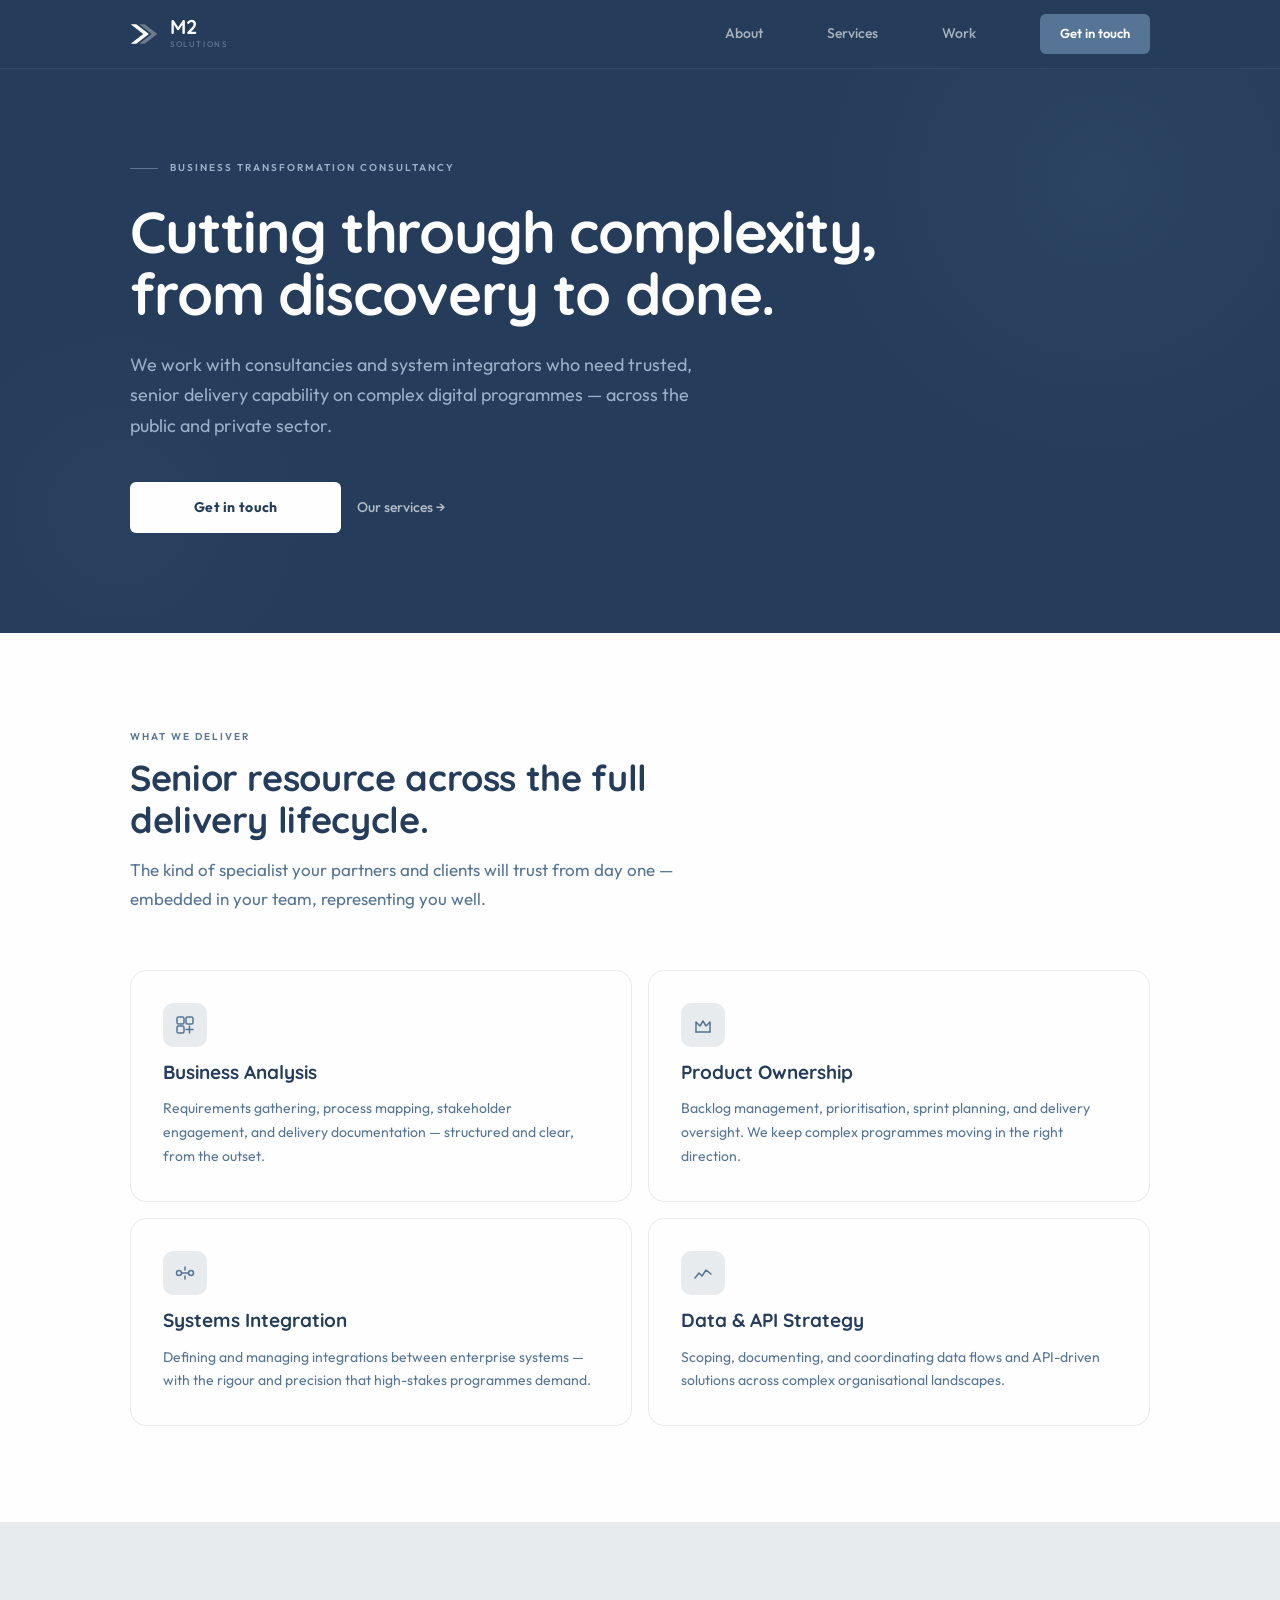
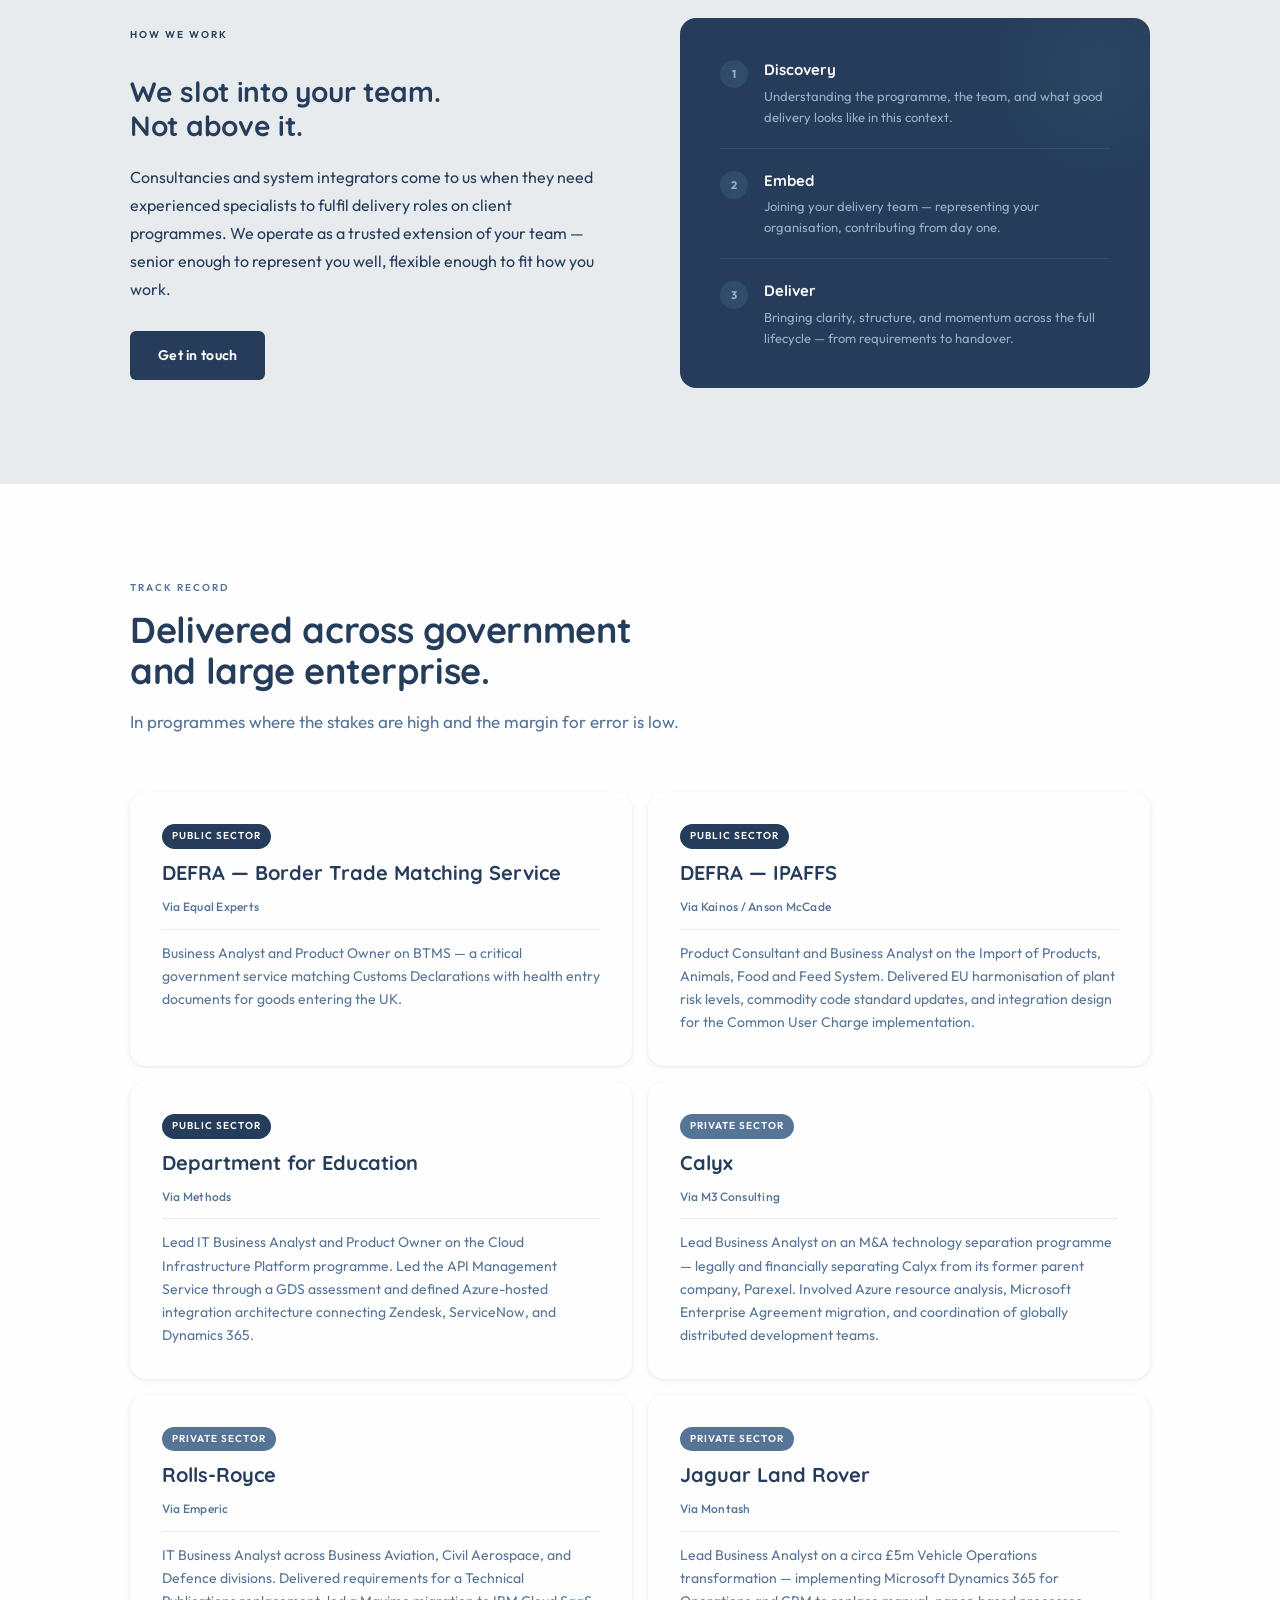
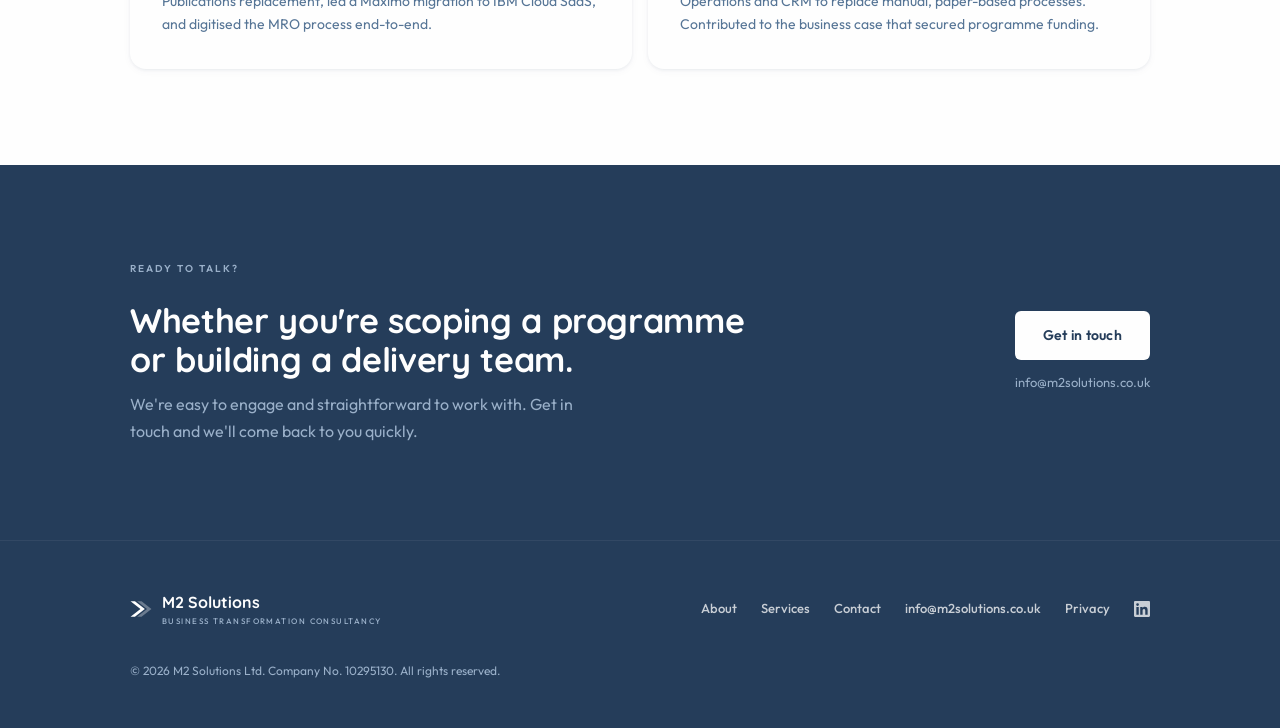
==== index.html @ ddc2a34b "Tidy heading breaks on mobile and track record spacing - Mid-sentence <br> in headings now only appl" ====
<!DOCTYPE html>
<html lang="en">
<head>
  <meta charset="UTF-8">
  <meta name="viewport" content="width=device-width, initial-scale=1.0">
  <script>document.documentElement.classList.add('js')</script>
  <title>M2 Solutions — Business Transformation Consultancy</title>
  <meta name="description" content="M2 Solutions brings order to complex digital programmes, from discovery through to delivery. Senior delivery capability for consultancies and system integrators.">

  <!-- Open Graph -->
  <meta property="og:type" content="website">
  <meta property="og:url" content="https://m2solutions.co.uk/">
  <meta property="og:title" content="M2 Solutions — Business Transformation Consultancy">
  <meta property="og:description" content="Senior delivery capability for consultancies and system integrators on complex digital programmes — across the public and private sector.">
  <meta property="og:image" content="https://m2solutions.co.uk/og-image.png">
  <meta property="og:image:width" content="1200">
  <meta property="og:image:height" content="630">
  <meta property="og:site_name" content="M2 Solutions">

  <!-- Canonical -->
  <link rel="canonical" href="https://m2solutions.co.uk/">

  <!-- Favicon -->
  <link rel="icon" type="image/svg+xml" href="favicon.svg">

  <!-- Fonts -->
  <link rel="preconnect" href="https://fonts.googleapis.com">
  <link rel="preconnect" href="https://fonts.gstatic.com" crossorigin>
  <link href="https://fonts.googleapis.com/css2?family=Quicksand:wght@400;500;600;700&family=Outfit:wght@300;400;500;600&display=swap" rel="stylesheet">

  <link rel="stylesheet" href="style.css">
</head>
<body>

<!-- ── NAV ──────────────────────────────────────────────── -->
<nav class="nav">
  <div class="container nav-inner">
    <a href="index.html" class="nav-logo" aria-label="M2 Solutions home">
      <svg width="28" height="28" viewBox="0 0 80 80" fill="none" aria-hidden="true">
        <path d="M2 12 L38 40 L2 68 L18 68 L54 40 L18 12 Z" fill="white"/>
        <path d="M26 12 L62 40 L26 68 L42 68 L78 40 L42 12 Z" fill="white" opacity="0.32"/>
      </svg>
      <div class="nav-logo-text">
        <span class="nav-logo-m2">M2</span>
        <span class="nav-logo-sol">Solutions</span>
      </div>
    </a>
    <div class="nav-links">
      <a href="about.html" class="nav-link">About</a>
      <a href="index.html#services" class="nav-link">Services</a>
      <a href="index.html#track-record" class="nav-link">Work</a>
      <a href="contact.html" class="nav-cta">Get in touch</a>
    </div>
    <button class="nav-hamburger" aria-label="Open menu" aria-expanded="false">
      <span></span><span></span><span></span>
    </button>
  </div>
  <div class="nav-mobile">
    <a href="about.html" class="nav-mobile-link">About</a>
    <a href="index.html#services" class="nav-mobile-link">Services</a>
    <a href="index.html#track-record" class="nav-mobile-link">Work</a>
    <a href="contact.html" class="nav-mobile-cta">Get in touch</a>
  </div>
</nav>


<!-- ── HERO ─────────────────────────────────────────────── -->
<section class="hero">
  <div class="container">
    <div class="hero-inner">
      <div class="hero-eyebrow">Business Transformation Consultancy</div>
      <h1 class="hero-h1">Cutting through complexity,<br>from discovery to done.</h1>
      <p class="hero-sub">We work with consultancies and system integrators who need trusted, senior delivery capability on complex digital programmes — across the public and private sector.</p>
      <div class="hero-actions">
        <a href="contact.html" class="hero-btn">Get in touch</a>
        <a href="#services" class="hero-btn-ghost">Our services →</a>
      </div>
    </div>
  </div>
</section>


<!-- ── SERVICES ──────────────────────────────────────────── -->
<section class="section section-white" id="services">
  <div class="container">
    <div class="fade-up">
      <div class="section-eyebrow">What we deliver</div>
      <h2 class="section-h2">Senior resource across the full <br class="br-wide">delivery lifecycle.</h2>
      <p class="section-intro">The kind of specialist your partners and clients will trust from day one — embedded in your team, representing you well.</p>
    </div>
    <div class="services-grid">

      <div class="service-card fade-up fade-up-delay-1">
        <div class="service-icon">
          <svg width="22" height="22" viewBox="0 0 22 22" fill="none" aria-hidden="true">
            <rect x="3" y="3" width="7" height="7" rx="1.5" stroke="#567596" stroke-width="1.5"/>
            <rect x="12" y="3" width="7" height="7" rx="1.5" stroke="#567596" stroke-width="1.5"/>
            <rect x="3" y="12" width="7" height="7" rx="1.5" stroke="#567596" stroke-width="1.5"/>
            <path d="M15.5 12v7M12 15.5h7" stroke="#567596" stroke-width="1.5" stroke-linecap="round"/>
          </svg>
        </div>
        <div class="service-title">Business Analysis</div>
        <div class="service-body">Requirements gathering, process mapping, stakeholder engagement, and delivery documentation — structured and clear, from the outset.</div>
      </div>

      <div class="service-card fade-up fade-up-delay-2">
        <div class="service-icon">
          <svg width="22" height="22" viewBox="0 0 22 22" fill="none" aria-hidden="true">
            <path d="M4 18V8l4 4 3-5 3 5 4-4v10" stroke="#567596" stroke-width="1.5" stroke-linecap="round" stroke-linejoin="round"/>
            <path d="M4 18h14" stroke="#567596" stroke-width="1.5" stroke-linecap="round"/>
          </svg>
        </div>
        <div class="service-title">Product Ownership</div>
        <div class="service-body">Backlog management, prioritisation, sprint planning, and delivery oversight. We keep complex programmes moving in the right direction.</div>
      </div>

      <div class="service-card fade-up fade-up-delay-1">
        <div class="service-icon">
          <svg width="22" height="22" viewBox="0 0 22 22" fill="none" aria-hidden="true">
            <circle cx="5" cy="11" r="2.5" stroke="#567596" stroke-width="1.5"/>
            <circle cx="17" cy="11" r="2.5" stroke="#567596" stroke-width="1.5"/>
            <path d="M7.5 11h7" stroke="#567596" stroke-width="1.5" stroke-linecap="round"/>
            <path d="M11 5v3M11 14v3" stroke="#567596" stroke-width="1.5" stroke-linecap="round"/>
          </svg>
        </div>
        <div class="service-title">Systems Integration</div>
        <div class="service-body">Defining and managing integrations between enterprise systems — with the rigour and precision that high-stakes programmes demand.</div>
      </div>

      <div class="service-card fade-up fade-up-delay-2">
        <div class="service-icon">
          <svg width="22" height="22" viewBox="0 0 22 22" fill="none" aria-hidden="true">
            <path d="M3 16l4-5 3 3 4-6 5 4" stroke="#567596" stroke-width="1.5" stroke-linecap="round" stroke-linejoin="round"/>
          </svg>
        </div>
        <div class="service-title">Data & API Strategy</div>
        <div class="service-body">Scoping, documenting, and coordinating data flows and API-driven solutions across complex organisational landscapes.</div>
      </div>

    </div>
  </div>
</section>


<!-- ── HOW WE WORK ────────────────────────────────────────── -->
<section class="section section-cloud" id="how-we-work">
  <div class="container">
    <div class="how-grid">
      <div class="how-text fade-up">
        <div class="section-eyebrow">How we work</div>
        <div class="how-statement">We slot into your team.<br>Not above it.</div>
        <p class="how-body">Consultancies and system integrators come to us when they need experienced specialists to fulfil delivery roles on client programmes. We operate as a trusted extension of your team — senior enough to represent you well, flexible enough to fit how you work.</p>
        <a href="contact.html" class="btn btn-primary" style="align-self:flex-start; margin-top:8px;">Get in touch</a>
      </div>
      <div class="how-visual fade-up fade-up-delay-1">
        <div class="how-step">
          <div class="how-step-num">1</div>
          <div class="how-step-text">
            <div class="how-step-label">Discovery</div>
            <div class="how-step-desc">Understanding the programme, the team, and what good delivery looks like in this context.</div>
          </div>
        </div>
        <div class="how-divider"></div>
        <div class="how-step">
          <div class="how-step-num">2</div>
          <div class="how-step-text">
            <div class="how-step-label">Embed</div>
            <div class="how-step-desc">Joining your delivery team — representing your organisation, contributing from day one.</div>
          </div>
        </div>
        <div class="how-divider"></div>
        <div class="how-step">
          <div class="how-step-num">3</div>
          <div class="how-step-text">
            <div class="how-step-label">Deliver</div>
            <div class="how-step-desc">Bringing clarity, structure, and momentum across the full lifecycle — from requirements to handover.</div>
          </div>
        </div>
      </div>
    </div>
  </div>
</section>


<!-- ── TRACK RECORD ───────────────────────────────────────── -->
<section class="section section-white" id="track-record">
  <div class="container">
    <div class="fade-up">
      <div class="section-eyebrow">Track record</div>
      <h2 class="section-h2">Delivered across government <br class="br-wide">and large enterprise.</h2>
      <p class="section-intro">In programmes where the stakes are high and the margin for error is low.</p>
    </div>
    <div class="track-grid">

      <div class="track-card fade-up fade-up-delay-1">
        <span class="track-sector">Public Sector</span>
        <div class="track-client">DEFRA — Border Trade Matching Service</div>
        <div class="track-partner">Via Equal Experts</div>
        <div class="track-divider"></div>
        <div class="track-body">Business Analyst and Product Owner on BTMS — a critical government service matching Customs Declarations with health entry documents for goods entering the UK.</div>
      </div>

      <div class="track-card fade-up fade-up-delay-2">
        <span class="track-sector">Public Sector</span>
        <div class="track-client">DEFRA — IPAFFS</div>
        <div class="track-partner">Via Kainos / Anson McCade</div>
        <div class="track-divider"></div>
        <div class="track-body">Product Consultant and Business Analyst on the Import of Products, Animals, Food and Feed System. Delivered EU harmonisation of plant risk levels, commodity code standard updates, and integration design for the Common User Charge implementation.</div>
      </div>

      <div class="track-card fade-up fade-up-delay-1">
        <span class="track-sector">Public Sector</span>
        <div class="track-client">Department for Education</div>
        <div class="track-partner">Via Methods</div>
        <div class="track-divider"></div>
        <div class="track-body">Lead IT Business Analyst and Product Owner on the Cloud Infrastructure Platform programme. Led the API Management Service through a GDS assessment and defined Azure-hosted integration architecture connecting Zendesk, ServiceNow, and Dynamics 365.</div>
      </div>

      <div class="track-card fade-up fade-up-delay-2">
        <span class="track-sector track-sector-private">Private Sector</span>
        <div class="track-client">Calyx</div>
        <div class="track-partner">Via M3 Consulting</div>
        <div class="track-divider"></div>
        <div class="track-body">Lead Business Analyst on an M&A technology separation programme — legally and financially separating Calyx from its former parent company, Parexel. Involved Azure resource analysis, Microsoft Enterprise Agreement migration, and coordination of globally distributed development teams.</div>
      </div>

      <div class="track-card fade-up fade-up-delay-1">
        <span class="track-sector track-sector-private">Private Sector</span>
        <div class="track-client">Rolls-Royce</div>
        <div class="track-partner">Via Emperic</div>
        <div class="track-divider"></div>
        <div class="track-body">IT Business Analyst across Business Aviation, Civil Aerospace, and Defence divisions. Delivered requirements for a Technical Publications replacement, led a Maximo migration to IBM Cloud SaaS, and digitised the MRO process end-to-end.</div>
      </div>

      <div class="track-card fade-up fade-up-delay-2">
        <span class="track-sector track-sector-private">Private Sector</span>
        <div class="track-client">Jaguar Land Rover</div>
        <div class="track-partner">Via Montash</div>
        <div class="track-divider"></div>
        <div class="track-body">Lead Business Analyst on a circa £5m Vehicle Operations transformation — implementing Microsoft Dynamics 365 for Operations and CRM to replace manual, paper-based processes. Contributed to the business case that secured programme funding.</div>
      </div>

    </div>
  </div>
</section>


<!-- ── CTA ───────────────────────────────────────────────── -->
<section class="section section-navy">
  <div class="container">
    <div class="cta-inner fade-up">
      <div class="cta-text">
        <div class="section-eyebrow section-eyebrow-inv">Ready to talk?</div>
        <h2 class="cta-h2">Whether you're scoping a programme <br class="br-wide">or building a delivery team.</h2>
        <p class="cta-sub">We're easy to engage and straightforward to work with. Get in touch and we'll come back to you quickly.</p>
      </div>
      <div class="cta-actions">
        <a href="contact.html" class="btn btn-primary-inv">Get in touch</a>
        <a href="mailto:info@m2solutions.co.uk" class="cta-email">info@m2solutions.co.uk</a>
      </div>
    </div>
  </div>
</section>


<!-- ── FOOTER ─────────────────────────────────────────────── -->
<footer class="footer">
  <div class="container footer-inner">
    <div class="footer-logo">
      <svg width="22" height="22" viewBox="0 0 80 80" fill="none" aria-hidden="true">
        <path d="M2 12 L38 40 L2 68 L18 68 L54 40 L18 12 Z" fill="white"/>
        <path d="M26 12 L62 40 L26 68 L42 68 L78 40 L42 12 Z" fill="white" opacity="0.32"/>
      </svg>
      <div>
        <div class="footer-m2">M2 Solutions</div>
        <div class="footer-sol">Business Transformation Consultancy</div>
      </div>
    </div>
    <div class="footer-links">
      <a href="about.html" class="footer-link">About</a>
      <a href="index.html#services" class="footer-link">Services</a>
      <a href="contact.html" class="footer-link">Contact</a>
      <a href="mailto:info@m2solutions.co.uk" class="footer-link">info@m2solutions.co.uk</a>
      <a href="privacy.html" class="footer-link">Privacy</a>
      <a href="https://www.linkedin.com/company/m2-solutions-ltd/" class="footer-linkedin" target="_blank" rel="noopener noreferrer" aria-label="M2 Solutions on LinkedIn">
        <svg width="16" height="16" viewBox="0 0 24 24" fill="currentColor" aria-hidden="true">
          <path d="M20.447 20.452h-3.554v-5.569c0-1.328-.027-3.037-1.852-3.037-1.853 0-2.136 1.445-2.136 2.939v5.667H9.351V9h3.414v1.561h.046c.477-.9 1.637-1.85 3.37-1.85 3.601 0 4.267 2.37 4.267 5.455v6.286zM5.337 7.433a2.062 2.062 0 01-2.063-2.065 2.064 2.064 0 112.063 2.065zm1.782 13.019H3.555V9h3.564v11.452zM22.225 0H1.771C.792 0 0 .774 0 1.729v20.542C0 23.227.792 24 1.771 24h20.451C23.2 24 24 23.227 24 22.271V1.729C24 .774 23.2 0 22.222 0h.003z"/>
        </svg>
      </a>
    </div>
    <div class="footer-copy">© <span id="year"></span> M2 Solutions Ltd. Company No. 10295130. All rights reserved.</div>
  </div>
</footer>


<script src="script.js"></script>
</body>
</html>
---- style.css ----
/* ─────────────────────────────────────────────────────────
   M2 Solutions — style.css
   ───────────────────────────────────────────────────────── */

/* ── TOKENS ──────────────────────────────────────────────── */
:root {
  --navy:   #253d5a;
  --steel:  #567596;
  --haze:   #9ab0c9;
  --cloud:  #e7ebee;
  --white:  #fefefe;

  --font-display: 'Quicksand', sans-serif;
  --font-body:    'Outfit', sans-serif;

  --space-1:  4px;
  --space-2:  8px;
  --space-3: 12px;
  --space-4: 16px;
  --space-5: 24px;
  --space-6: 32px;
  --space-7: 48px;
  --space-8: 64px;

  --radius-sm:   6px;
  --radius-md:  10px;
  --radius-lg:  16px;
  --radius-xl:  24px;
  --radius-full: 9999px;

  --shadow-sm: 0 1px 3px rgba(37,61,90,0.07), 0 2px 8px rgba(37,61,90,0.04);
  --shadow-md: 0 2px 6px rgba(37,61,90,0.09), 0 6px 20px rgba(37,61,90,0.07);
  --shadow-lg: 0 4px 12px rgba(37,61,90,0.12), 0 16px 40px rgba(37,61,90,0.10);

  --max-w: 1100px;
  --gutter: 40px;
  --section-pad: 96px;
}

/* ── RESET ───────────────────────────────────────────────── */
*, *::before, *::after { box-sizing: border-box; margin: 0; padding: 0; }
html { scroll-behavior: smooth; -webkit-font-smoothing: antialiased; }
body {
  font-family: var(--font-body);
  font-size: 16px;
  color: var(--navy);
  background: var(--white);
  line-height: 1.65;
}
img { display: block; max-width: 100%; }
a { color: inherit; text-decoration: none; }
button { cursor: pointer; font-family: var(--font-body); }

/* ── LAYOUT ──────────────────────────────────────────────── */
.container {
  width: 100%;
  max-width: var(--max-w);
  margin: 0 auto;
  padding: 0 var(--gutter);
}

/* ── NAVIGATION ──────────────────────────────────────────── */
.nav {
  position: fixed;
  top: 0; left: 0; right: 0;
  z-index: 100;
  background: var(--navy);
  border-bottom: 1px solid rgba(255,255,255,0.06);
}
.nav-inner {
  display: flex;
  align-items: center;
  justify-content: space-between;
  height: 68px;
}
.nav-logo {
  display: flex;
  align-items: center;
  gap: var(--space-3);
  text-decoration: none;
}
.nav-logo-text {
  display: flex;
  flex-direction: column;
  gap: 1px;
}
.nav-logo-m2 {
  font-family: var(--font-display);
  font-size: 20px;
  font-weight: 700;
  color: var(--white);
  line-height: 1;
}
.nav-logo-sol {
  font-size: 8px;
  font-weight: 500;
  letter-spacing: 0.2em;
  text-transform: uppercase;
  color: rgba(154,176,201,0.5);
}
.nav-links {
  display: flex;
  align-items: center;
  gap: var(--space-8);
}
.nav-link {
  font-size: 14px;
  font-weight: 500;
  color: rgba(255,255,255,0.6);
  transition: color 0.15s;
  text-decoration: none;
}
.nav-link:hover,
.nav-link.active { color: var(--white); }
.nav-cta {
  background: var(--steel);
  color: var(--white);
  padding: 9px 20px;
  border-radius: var(--radius-sm);
  font-size: 13px;
  font-weight: 600;
  border: none;
  transition: background 0.18s;
  text-decoration: none;
  display: inline-flex;
  align-items: center;
}
.nav-cta:hover { background: #4a6682; }

/* Mobile nav */
.nav-hamburger {
  display: none;
  flex-direction: column;
  gap: 5px;
  background: none;
  border: none;
  padding: var(--space-1);
  cursor: pointer;
}
.nav-hamburger span {
  display: block;
  width: 22px;
  height: 2px;
  background: var(--white);
  border-radius: 2px;
  transition: all 0.2s;
}
.nav-mobile {
  display: none;
  background: var(--navy);
  border-top: 1px solid rgba(255,255,255,0.08);
  padding: 20px var(--gutter) var(--space-5);
  flex-direction: column;
  gap: var(--space-1);
}
.nav-mobile.open { display: flex; }
.nav-mobile-link {
  font-size: 15px;
  font-weight: 500;
  color: rgba(255,255,255,0.7);
  padding: 10px 0;
  border-bottom: 1px solid rgba(255,255,255,0.06);
  transition: color 0.15s;
  text-decoration: none;
}
.nav-mobile-link:hover { color: var(--white); }
.nav-mobile-cta {
  margin-top: var(--space-3);
  background: var(--steel);
  color: var(--white);
  padding: var(--space-3) 20px;
  border-radius: var(--radius-sm);
  font-size: 14px;
  font-weight: 600;
  border: none;
  text-align: center;
  text-decoration: none;
  display: block;
}

/* ── HERO ────────────────────────────────────────────────── */
.hero {
  background: var(--navy);
  padding: 160px 0 100px;
  position: relative;
  overflow: hidden;
}
.hero::before {
  content: '';
  position: absolute;
  top: -120px; right: -120px;
  width: 600px; height: 600px;
  border-radius: 50%;
  background: radial-gradient(circle, rgba(86,117,150,0.12) 0%, transparent 65%);
  pointer-events: none;
}
.hero::after {
  content: '';
  position: absolute;
  bottom: -80px; left: -80px;
  width: 400px; height: 400px;
  border-radius: 50%;
  background: radial-gradient(circle, rgba(86,117,150,0.07) 0%, transparent 65%);
  pointer-events: none;
}
.hero-inner { position: relative; z-index: 1; max-width: 760px; }
.hero-eyebrow {
  display: flex;
  align-items: center;
  gap: var(--space-3);
  font-size: 10px;
  font-weight: 600;
  letter-spacing: 0.2em;
  text-transform: uppercase;
  color: var(--haze);
  margin-bottom: var(--space-5);
}
.hero-eyebrow::before {
  content: '';
  width: 28px; height: 1.5px;
  background: var(--haze);
  opacity: 0.5;
  flex-shrink: 0;
}
.hero-h1 {
  font-family: var(--font-display);
  font-size: 58px;
  font-weight: 700;
  color: var(--white);
  line-height: 1.08;
  letter-spacing: -0.02em;
  margin-bottom: var(--space-5);
}
.hero-sub {
  font-size: 18px;
  font-weight: 400;
  color: var(--haze);
  line-height: 1.7;
  margin-bottom: 40px;
  max-width: 580px;
}
.hero-actions {
  display: flex;
  gap: var(--space-4);
  align-items: center;
  flex-wrap: wrap;
}
.hero-btn {
  background: var(--white);
  color: var(--navy);
  padding: 14px var(--space-8);
  border-radius: var(--radius-sm);
  font-size: 14px;
  font-weight: 700;
  border: none;
  letter-spacing: 0.02em;
  transition: opacity 0.18s;
  text-decoration: none;
  display: inline-flex;
  align-items: center;
}
.hero-btn:hover { opacity: 0.92; }
.hero-btn-ghost {
  color: rgba(255,255,255,0.65);
  font-size: 14px;
  font-weight: 500;
  background: none;
  border: none;
  text-decoration: none;
  transition: color 0.18s;
}
.hero-btn-ghost:hover { color: var(--white); }

/* Page hero (inner pages — smaller) */
.page-hero {
  background: var(--navy);
  padding: 130px 0 72px;
  position: relative;
  overflow: hidden;
}
.page-hero::before {
  content: '';
  position: absolute;
  top: -80px; right: -80px;
  width: 400px; height: 400px;
  border-radius: 50%;
  background: radial-gradient(circle, rgba(86,117,150,0.1) 0%, transparent 65%);
  pointer-events: none;
}
.page-hero-eyebrow {
  font-size: 10px;
  font-weight: 600;
  letter-spacing: 0.2em;
  text-transform: uppercase;
  color: var(--haze);
  margin-bottom: var(--space-4);
}
.page-hero-h1 {
  font-family: var(--font-display);
  font-size: 40px;
  font-weight: 700;
  color: var(--white);
  line-height: 1.1;
  letter-spacing: -0.02em;
  margin-bottom: var(--space-4);
}
.page-hero-sub {
  font-size: 17px;
  color: var(--haze);
  line-height: 1.7;
  max-width: 560px;
}

/* ── SECTIONS ────────────────────────────────────────────── */
.section {
  padding: var(--section-pad) 0;
}
.section-cloud { background: var(--cloud); }
.section-navy  { background: var(--navy); }
.section-white { background: var(--white); }

.section-eyebrow {
  font-size: 10px;
  font-weight: 600;
  letter-spacing: 0.2em;
  text-transform: uppercase;
  color: var(--steel);
  margin-bottom: var(--space-3);
}
.section-eyebrow-inv { color: var(--haze); }

.section-h2 {
  font-family: var(--font-display);
  font-size: 36px;
  font-weight: 700;
  color: var(--navy);
  line-height: 1.15;
  letter-spacing: -0.01em;
  margin-bottom: var(--space-4);
}
.section-h2-inv { color: var(--white); }

.section-intro {
  font-size: 17px;
  color: var(--steel);
  line-height: 1.7;
  max-width: 560px;
  margin-bottom: 56px;
}
.section-intro-inv { color: var(--haze); }

/* Text on Cloud: Steel is only 4.0:1 here, so use Navy (9.2:1) */
.section-cloud .section-intro,
.section-cloud .how-body,
.section-cloud .about-p,
.section-cloud .delivered-partner,
.section-cloud .delivered-desc,
.section-cloud .section-eyebrow,
.about-fact .about-fact-label,
.privacy-inner .privacy-meta { color: var(--navy); }

/* ── SERVICES GRID ───────────────────────────────────────── */
.services-grid {
  display: grid;
  grid-template-columns: repeat(2, 1fr);
  gap: var(--space-4);
}
.service-card {
  background: var(--white);
  border: 1px solid var(--cloud);
  border-radius: var(--radius-lg);
  padding: var(--space-6);
  display: flex;
  flex-direction: column;
  gap: 14px;
  transition: box-shadow 0.2s, transform 0.2s;
}
.service-card:hover {
  box-shadow: var(--shadow-md);
  transform: translateY(-2px);
}
.service-icon {
  width: 44px; height: 44px;
  background: var(--cloud);
  border-radius: var(--radius-md);
  display: flex;
  align-items: center;
  justify-content: center;
  flex-shrink: 0;
}
.service-title {
  font-family: var(--font-display);
  font-size: 19px;
  font-weight: 700;
  color: var(--navy);
  line-height: 1.2;
}
.service-body {
  font-size: 14px;
  color: var(--steel);
  line-height: 1.7;
}

/* ── HOW WE WORK ─────────────────────────────────────────── */
.how-grid {
  display: grid;
  grid-template-columns: 1fr 1fr;
  gap: 80px;
  align-items: center;
}
.how-text { display: flex; flex-direction: column; gap: 20px; }
.how-statement {
  font-family: var(--font-display);
  font-size: 28px;
  font-weight: 700;
  color: var(--navy);
  line-height: 1.2;
  letter-spacing: -0.01em;
}
.how-body {
  font-size: 16px;
  color: var(--steel);
  line-height: 1.75;
}
.how-visual {
  background: var(--navy);
  border-radius: var(--radius-lg);
  padding: 40px;
  display: flex;
  flex-direction: column;
  gap: 20px;
  position: relative;
  overflow: hidden;
}
.how-visual::before {
  content: '';
  position: absolute;
  top: -60px; right: -60px;
  width: 220px; height: 220px;
  border-radius: 50%;
  background: radial-gradient(circle, rgba(86,117,150,0.15) 0%, transparent 70%);
}
.how-step {
  display: flex;
  gap: var(--space-4);
  align-items: flex-start;
  position: relative;
  z-index: 1;
}
.how-step-num {
  width: 28px; height: 28px;
  background: rgba(86,117,150,0.25);
  border-radius: 50%;
  display: flex;
  align-items: center;
  justify-content: center;
  font-size: 11px;
  font-weight: 700;
  color: var(--haze);
  flex-shrink: 0;
  margin-top: 2px;
}
.how-step-text { display: flex; flex-direction: column; gap: 3px; }
.how-step-label {
  font-family: var(--font-display);
  font-size: 15px;
  font-weight: 700;
  color: var(--white);
}
.how-step-desc {
  font-size: 13px;
  color: var(--haze);
  line-height: 1.6;
}
.how-divider {
  height: 1px;
  background: rgba(255,255,255,0.07);
  position: relative;
  z-index: 1;
}

/* ── TRACK RECORD ────────────────────────────────────────── */
.track-grid {
  display: grid;
  grid-template-columns: repeat(2, 1fr);
  gap: var(--space-4);
}
.track-card {
  background: var(--white);
  border-radius: var(--radius-lg);
  padding: var(--space-6);
  display: flex;
  flex-direction: column;
  gap: var(--space-3);
  box-shadow: var(--shadow-sm);
}
.track-sector {
  display: inline-flex;
  align-items: center;
  gap: 5px;
  font-size: 10px;
  font-weight: 600;
  letter-spacing: 0.1em;
  text-transform: uppercase;
  color: var(--white);
  background: var(--navy);
  padding: 4px 10px;
  border-radius: var(--radius-full);
  width: fit-content;
}
.track-sector-private {
  background: var(--steel);
}
.track-client {
  font-family: var(--font-display);
  font-size: 20px;
  font-weight: 700;
  color: var(--navy);
  line-height: 1.2;
}
.track-partner {
  font-size: 12px;
  font-weight: 500;
  color: var(--steel);
  letter-spacing: 0.02em;
}
.track-divider { height: 1px; background: var(--cloud); }
.track-body {
  font-size: 14px;
  color: var(--steel);
  line-height: 1.65;
}

/* ── CTA SECTION ─────────────────────────────────────────── */
.cta-inner {
  display: flex;
  align-items: center;
  justify-content: space-between;
  gap: 40px;
}
.cta-text { display: flex; flex-direction: column; gap: var(--space-3); }
.cta-h2 {
  font-family: var(--font-display);
  font-size: 34px;
  font-weight: 700;
  color: var(--white);
  line-height: 1.15;
  letter-spacing: -0.01em;
}
.cta-sub {
  font-size: 16px;
  color: var(--haze);
  line-height: 1.65;
  max-width: 480px;
}
.cta-actions {
  display: flex;
  flex-direction: column;
  align-items: flex-end;
  gap: var(--space-3);
  flex-shrink: 0;
}
.cta-email {
  font-size: 13px;
  color: var(--haze);
  transition: color 0.15s;
}
.cta-email:hover { color: var(--white); }

/* ── BUTTONS ─────────────────────────────────────────────── */
.btn {
  display: inline-flex;
  align-items: center;
  gap: var(--space-2);
  font-family: var(--font-body);
  font-weight: 600;
  font-size: 14px;
  letter-spacing: 0.02em;
  border: none;
  border-radius: var(--radius-sm);
  transition: all 0.18s;
  text-decoration: none;
  cursor: pointer;
  white-space: nowrap;
}
.btn-primary {
  background: var(--navy);
  color: var(--white);
  padding: 13px 28px;
}
.btn-primary:hover { background: #1d3049; }
.btn-primary-inv {
  background: var(--white);
  color: var(--navy);
  padding: 13px 28px;
}
.btn-primary-inv:hover { opacity: 0.92; }
.btn-outline-inv {
  background: transparent;
  color: rgba(255,255,255,0.7);
  padding: 12px 28px;
  border: 1.5px solid rgba(154,176,201,0.35);
}
.btn-outline-inv:hover {
  color: var(--white);
  border-color: rgba(154,176,201,0.6);
}

/* ── ABOUT PAGE ──────────────────────────────────────────── */
.about-grid {
  display: grid;
  grid-template-columns: 1fr 1fr;
  gap: 80px;
  align-items: start;
}
.about-body {
  display: flex;
  flex-direction: column;
  gap: 20px;
}
.about-p {
  font-size: 16px;
  color: var(--steel);
  line-height: 1.75;
}
.about-statement {
  font-family: var(--font-display);
  font-size: 22px;
  font-weight: 700;
  color: var(--navy);
  line-height: 1.3;
  letter-spacing: -0.01em;
  padding-left: 20px;
  border-left: 3px solid var(--steel);
}
.about-sidebar {
  display: flex;
  flex-direction: column;
  gap: var(--space-5);
  position: sticky;
  top: 100px;
}
.about-fact {
  background: var(--cloud);
  border-radius: var(--radius-md);
  padding: var(--space-5);
  display: flex;
  flex-direction: column;
  gap: var(--space-2);
}
.about-fact-label {
  font-size: 10px;
  font-weight: 600;
  letter-spacing: 0.14em;
  text-transform: uppercase;
  color: var(--steel);
}
.about-fact-value {
  font-family: var(--font-display);
  font-size: 17px;
  font-weight: 700;
  color: var(--navy);
  line-height: 1.3;
}

.delivered-list {
  display: flex;
  flex-direction: column;
  gap: 0;
  margin-top: 40px;
}
.delivered-item {
  display: flex;
  gap: var(--space-5);
  align-items: flex-start;
  padding: 28px 0;
  border-bottom: 1px solid var(--cloud);
}
.delivered-item:first-child { padding-top: 0; }
.delivered-item:last-child { border-bottom: none; padding-bottom: 0; }
.delivered-sector-pill {
  display: inline-flex;
  align-items: center;
  font-size: 10px;
  font-weight: 600;
  letter-spacing: 0.1em;
  text-transform: uppercase;
  color: var(--white);
  background: var(--navy);
  padding: 4px 10px;
  border-radius: var(--radius-full);
  white-space: nowrap;
  flex-shrink: 0;
  margin-top: 3px;
}
.delivered-sector-pill.private { background: var(--steel); }
.delivered-text { display: flex; flex-direction: column; gap: var(--space-2); }
.delivered-client {
  font-family: var(--font-display);
  font-size: 18px;
  font-weight: 700;
  color: var(--navy);
}
.delivered-partner {
  font-size: 12px;
  color: var(--steel);
  font-weight: 500;
}
.delivered-desc {
  font-size: 14px;
  color: var(--steel);
  line-height: 1.65;
  margin-top: var(--space-1);
}

/* ── CONTACT PAGE ────────────────────────────────────────── */
.contact-grid {
  display: grid;
  grid-template-columns: 1fr 1fr;
  gap: 80px;
  align-items: start;
}
.contact-info {
  display: flex;
  flex-direction: column;
  gap: var(--space-6);
  position: sticky;
  top: 100px;
}
.contact-info-body {
  font-size: 16px;
  color: var(--steel);
  line-height: 1.75;
}
.contact-direct {
  display: flex;
  flex-direction: column;
  gap: var(--space-2);
}
.contact-direct-label {
  font-size: 10px;
  font-weight: 600;
  letter-spacing: 0.14em;
  text-transform: uppercase;
  color: var(--steel);
}
.contact-direct-email {
  font-family: var(--font-display);
  font-size: 18px;
  font-weight: 700;
  color: var(--navy);
  transition: color 0.15s;
}
.contact-direct-email:hover { color: var(--steel); }

/* Form */
.contact-form {
  display: flex;
  flex-direction: column;
  gap: 20px;
}
.form-row {
  display: grid;
  grid-template-columns: 1fr 1fr;
  gap: var(--space-4);
}
.form-group {
  display: flex;
  flex-direction: column;
  gap: var(--space-2);
}
.form-label {
  font-size: 12px;
  font-weight: 600;
  color: var(--navy);
  letter-spacing: 0.04em;
}
.form-input,
.form-textarea {
  font-family: var(--font-body);
  font-size: 15px;
  color: var(--navy);
  background: var(--white);
  border: 1.5px solid var(--steel);
  border-radius: var(--radius-sm);
  padding: var(--space-3) 14px;
  outline: none;
  transition: border-color 0.18s, box-shadow 0.18s;
  width: 100%;
}
.form-input::placeholder,
.form-textarea::placeholder { color: var(--steel); }
.form-input:focus,
.form-textarea:focus {
  border-color: var(--navy);
  box-shadow: 0 0 0 3px rgba(37,61,90,0.18);
}
.form-textarea {
  resize: vertical;
  min-height: 140px;
}
.form-submit {
  background: var(--navy);
  color: var(--white);
  padding: 14px var(--space-6);
  border-radius: var(--radius-sm);
  font-size: 14px;
  font-weight: 600;
  border: none;
  letter-spacing: 0.02em;
  transition: background 0.18s;
  cursor: pointer;
  align-self: flex-start;
}
.form-submit:hover { background: #1d3049; }

/* ── THANK YOU PAGE ──────────────────────────────────────── */
.thankyou-inner {
  min-height: calc(100vh - 68px);
  display: flex;
  align-items: center;
  justify-content: center;
  padding: 80px var(--gutter);
}
.thankyou-card {
  background: var(--white);
  border-radius: var(--radius-lg);
  padding: 56px var(--space-7);
  max-width: 520px;
  width: 100%;
  text-align: center;
  box-shadow: var(--shadow-md);
  display: flex;
  flex-direction: column;
  gap: 20px;
  align-items: center;
}
.thankyou-icon {
  width: 64px; height: 64px;
  background: var(--cloud);
  border-radius: 50%;
  display: flex;
  align-items: center;
  justify-content: center;
}
.thankyou-h1 {
  font-family: var(--font-display);
  font-size: 28px;
  font-weight: 700;
  color: var(--navy);
  line-height: 1.2;
}
.thankyou-body {
  font-size: 16px;
  color: var(--steel);
  line-height: 1.7;
}

/* ── PRIVACY PAGE ────────────────────────────────────────── */
.privacy-inner {
  max-width: 720px;
  margin: 0 auto;
  padding: var(--section-pad) var(--gutter);
}
.privacy-inner h2 {
  font-family: var(--font-display);
  font-size: 22px;
  font-weight: 700;
  color: var(--navy);
  margin-top: 48px;
  margin-bottom: 12px;
  letter-spacing: -0.01em;
}
.privacy-inner h3 {
  font-family: var(--font-display);
  font-size: 16px;
  font-weight: 600;
  color: var(--navy);
  margin-top: 28px;
  margin-bottom: 8px;
}
.privacy-inner p {
  font-size: 15px;
  color: var(--steel);
  line-height: 1.75;
  margin-bottom: 16px;
}
.privacy-inner ul {
  list-style: none;
  padding: 0;
  margin-bottom: 16px;
}
.privacy-inner ul li {
  font-size: 15px;
  color: var(--steel);
  line-height: 1.75;
  padding-left: 20px;
  position: relative;
  margin-bottom: 6px;
}
.privacy-inner ul li::before {
  content: '—';
  position: absolute;
  left: 0;
  color: var(--haze);
}
.privacy-inner a {
  color: var(--steel);
  text-decoration: underline;
  text-underline-offset: 3px;
}
.privacy-inner a:hover { color: var(--navy); }
.privacy-meta {
  display: inline-flex;
  align-items: center;
  gap: var(--space-2);
  background: var(--cloud);
  border-radius: var(--radius-full);
  padding: 4px 14px;
  font-size: 11px;
  font-weight: 600;
  color: var(--steel);
  margin-bottom: var(--space-6);
}

/* ── FOOTER ──────────────────────────────────────────────── */
.footer {
  background: var(--navy);
  padding: var(--space-7) 0;
  border-top: 1px solid rgba(255,255,255,0.06);
}
.footer-inner {
  display: flex;
  align-items: center;
  justify-content: space-between;
  gap: var(--space-6);
  flex-wrap: wrap;
}
.footer-logo {
  display: flex;
  align-items: center;
  gap: 10px;
}
.footer-m2 {
  font-family: var(--font-display);
  font-size: 16px;
  font-weight: 700;
  color: var(--white);
}
.footer-sol {
  font-size: 8px;
  font-weight: 500;
  letter-spacing: 0.18em;
  text-transform: uppercase;
  color: var(--haze);
}
.footer-links {
  display: flex;
  gap: var(--space-5);
  align-items: center;
  flex-wrap: wrap;
}
.footer-link {
  font-size: 13px;
  font-weight: 500;
  color: rgba(255,255,255,0.75);
  transition: color 0.15s;
  text-decoration: none;
}
.footer-link:hover { color: var(--white); }
.footer-linkedin {
  display: inline-flex;
  align-items: center;
  color: rgba(255,255,255,0.75);
  transition: color 0.15s;
}
.footer-linkedin:hover { color: var(--white); }
.footer-copy {
  font-size: 12px;
  color: var(--haze);
  width: 100%;
}

/* ── ANIMATION ───────────────────────────────────────────── */
/* Only hide when JS is running (class set in <head>), so content shows without JS */
.js .fade-up {
  opacity: 0;
  transform: translateY(24px);
  transition: opacity 0.55s ease, transform 0.55s ease;
}
.js .fade-up.visible {
  opacity: 1;
  transform: translateY(0);
}
.fade-up-delay-1 { transition-delay: 0.1s; }
.fade-up-delay-2 { transition-delay: 0.2s; }
.fade-up-delay-3 { transition-delay: 0.3s; }

@media (prefers-reduced-motion: reduce) {
  html { scroll-behavior: auto; }
  .js .fade-up { opacity: 1; transform: none; transition: none; }
}

/* ── RESPONSIVE ──────────────────────────────────────────── */
@media (max-width: 900px) {
  :root {
    --gutter: 24px;
    --section-pad: 64px;
  }
  .hero-h1 { font-size: 40px; }
  .hero-sub { font-size: 16px; }
  .page-hero-h1 { font-size: 30px; }
  .services-grid,
  .track-grid { grid-template-columns: 1fr; }
  .how-grid,
  .about-grid,
  .contact-grid { grid-template-columns: 1fr; gap: 40px; }
  .about-sidebar { position: static; flex-direction: row; flex-wrap: wrap; }
  .about-fact { flex: 1; min-width: 200px; }
  .contact-info { position: static; }
  .cta-inner { flex-direction: column; align-items: flex-start; }
  .cta-actions { align-items: flex-start; }
  .nav-links { display: none; }
  .nav-hamburger { display: flex; }
  .footer-inner { flex-direction: column; align-items: flex-start; gap: 20px; }
  .form-row { grid-template-columns: 1fr; }
}

@media (max-width: 600px) {
  .hero { padding: 120px 0 72px; }
  .hero-h1 { font-size: 32px; }
  .section-h2 { font-size: 26px; }
  .how-statement { font-size: 22px; }
  .cta-h2 { font-size: 26px; }
  /* Mid-sentence heading breaks strand single words on narrow screens */
  .br-wide { display: none; }
  /* Stack the sector pill above the text so descriptions use the full width */
  .delivered-item { flex-direction: column; gap: var(--space-3); }
  .delivered-sector-pill { margin-top: 0; }
}
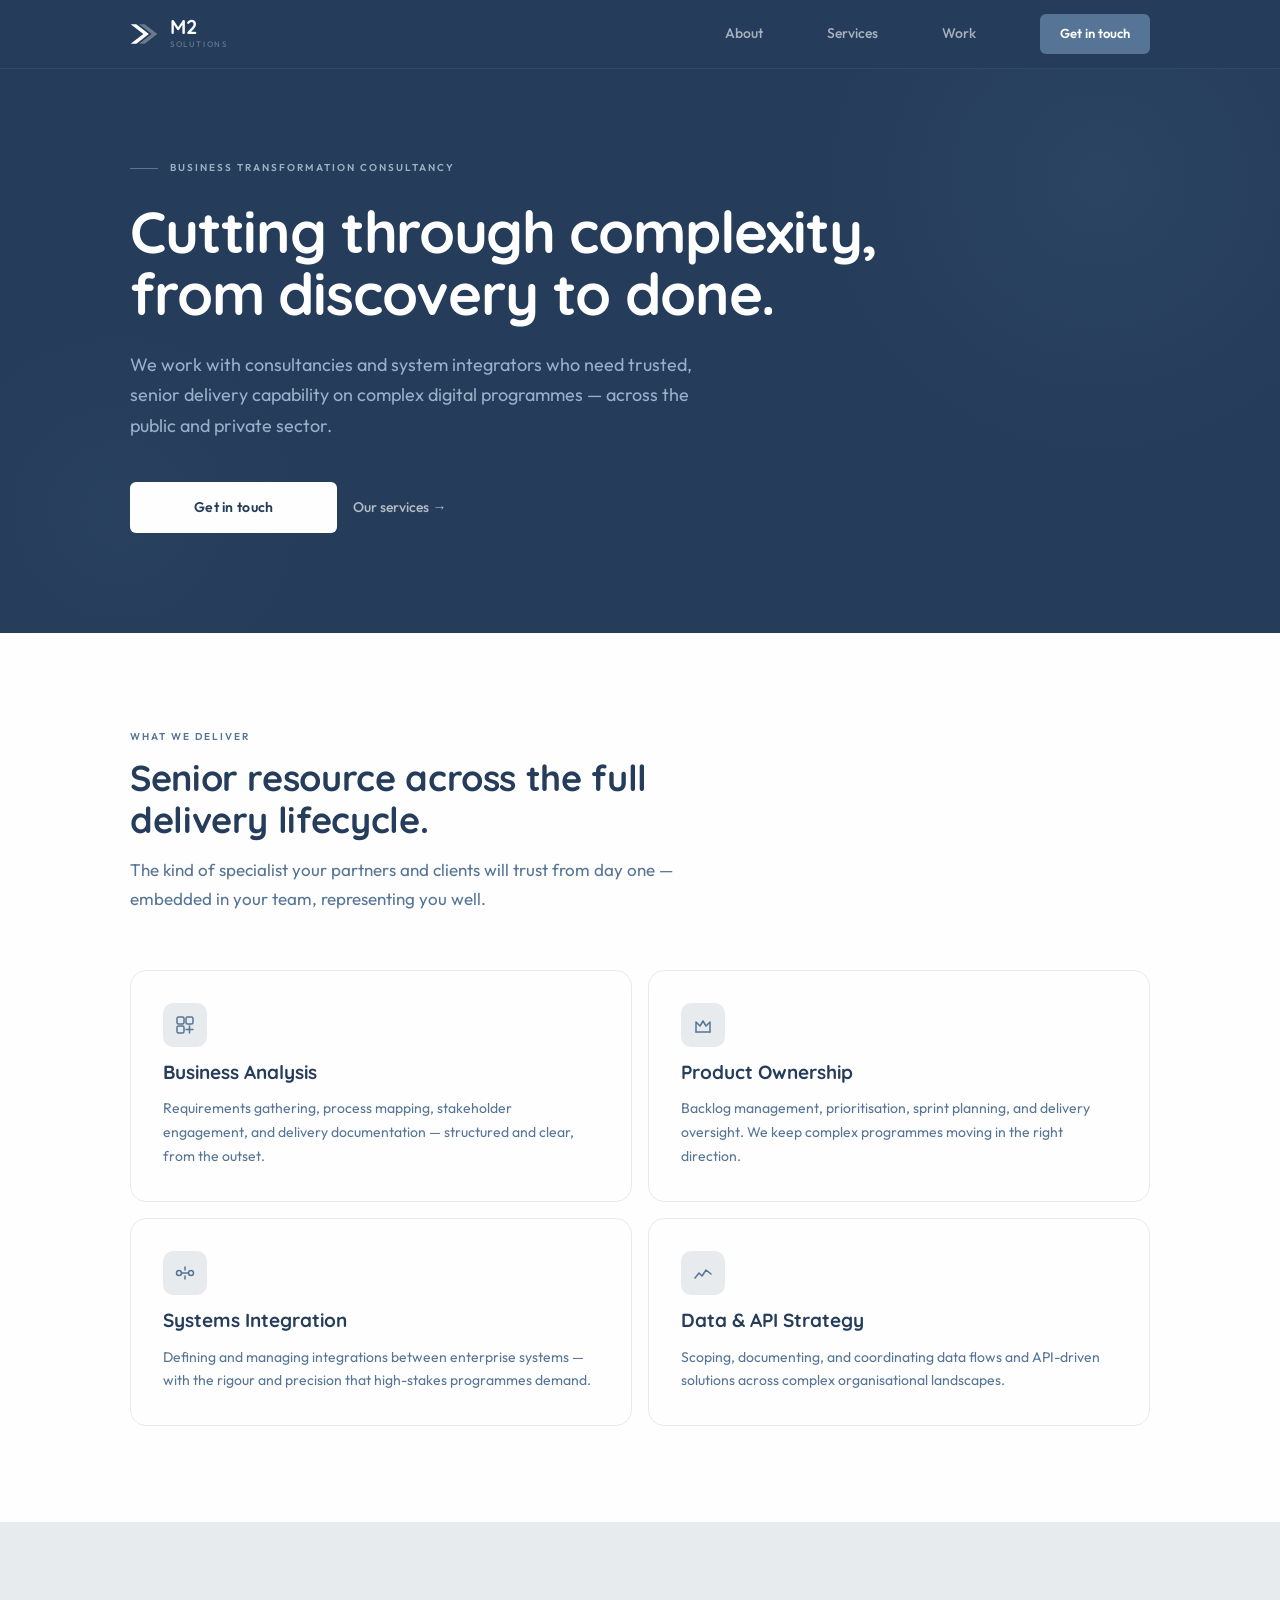
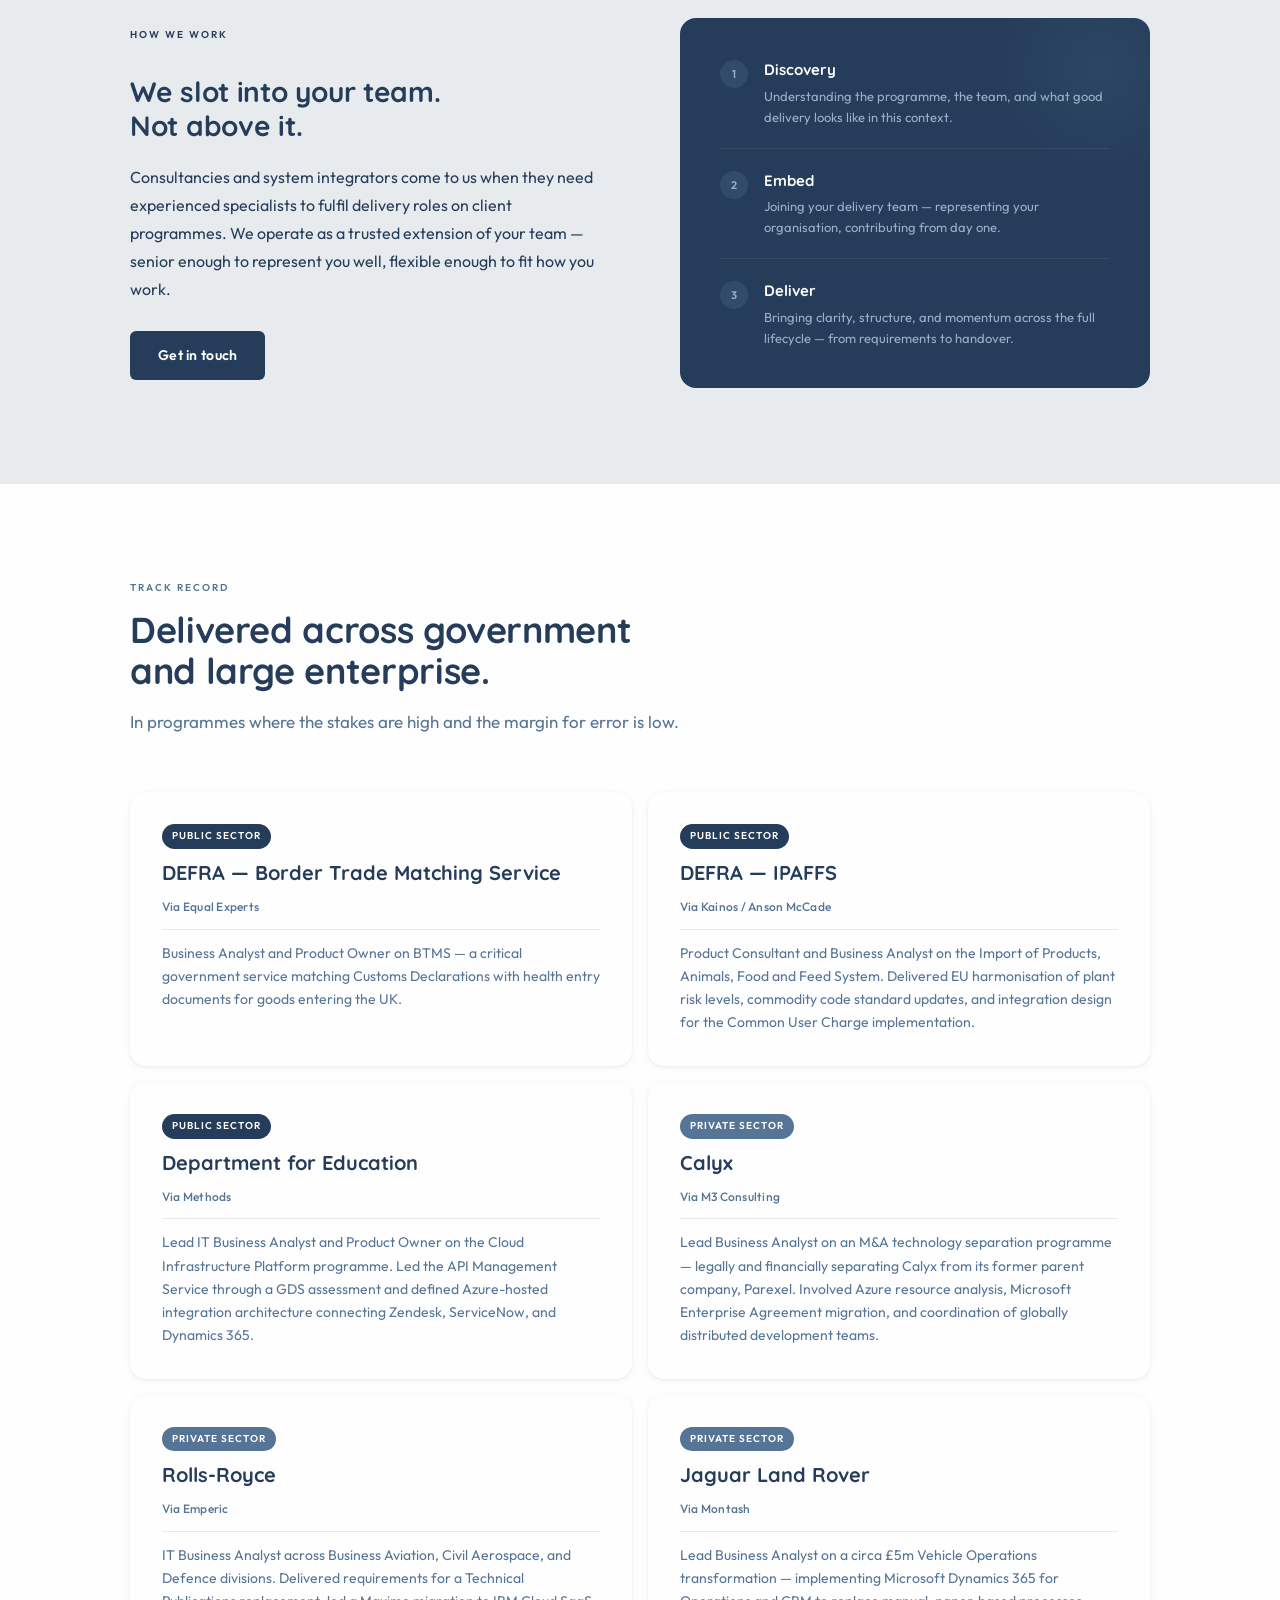
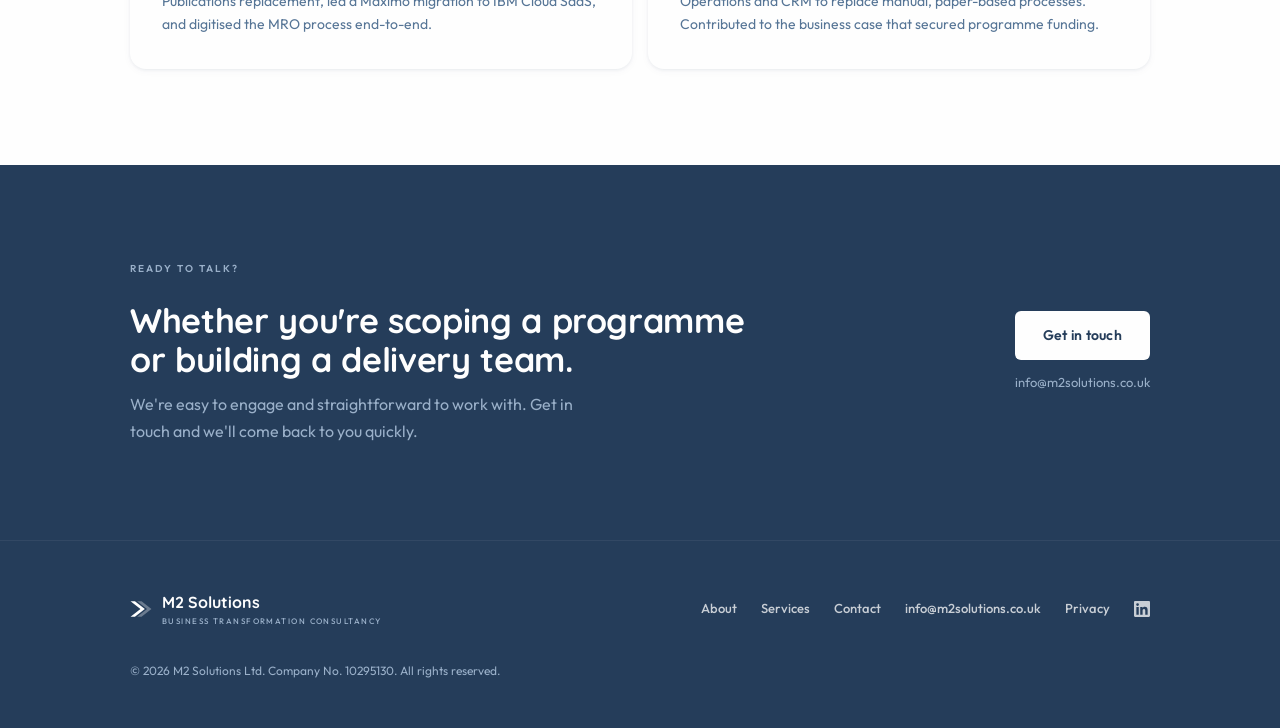
==== commit ac825ad9: "Self-host Quicksand and Outfit fonts - Variable woff2 files (latin + latin-ext) from Fontsource, wit" ====
--- a/index.html
+++ b/index.html
@@ -16,6 +16,38 @@
   <meta property="og:image:width" content="1200">
   <meta property="og:image:height" content="630">
   <meta property="og:site_name" content="M2 Solutions">
+  <meta name="twitter:card" content="summary_large_image">
+
+  <!-- Structured data -->
+  <script type="application/ld+json">
+  {
+    "@context": "https://schema.org",
+    "@type": "Organization",
+    "name": "M2 Solutions",
+    "legalName": "M2 Solutions Ltd",
+    "url": "https://m2solutions.co.uk/",
+    "logo": "https://m2solutions.co.uk/logo.png",
+    "email": "info@m2solutions.co.uk",
+    "description": "Business transformation consultancy providing senior delivery capability — business analysis, product ownership, systems integration and data & API strategy — for consultancies and system integrators on complex digital programmes.",
+    "address": {
+      "@type": "PostalAddress",
+      "streetAddress": "St James House, 65 Mere Green Road",
+      "addressLocality": "Sutton Coldfield",
+      "addressRegion": "West Midlands",
+      "postalCode": "B75 5BY",
+      "addressCountry": "GB"
+    },
+    "vatID": "GB257760084",
+    "identifier": {
+      "@type": "PropertyValue",
+      "propertyID": "Companies House company number",
+      "value": "10295130"
+    },
+    "sameAs": [
+      "https://www.linkedin.com/company/m2-solutions-ltd/"
+    ]
+  }
+  </script>
 
   <!-- Canonical -->
   <link rel="canonical" href="https://m2solutions.co.uk/">
@@ -23,10 +55,9 @@
   <!-- Favicon -->
   <link rel="icon" type="image/svg+xml" href="favicon.svg">
 
-  <!-- Fonts -->
-  <link rel="preconnect" href="https://fonts.googleapis.com">
-  <link rel="preconnect" href="https://fonts.gstatic.com" crossorigin>
-  <link href="https://fonts.googleapis.com/css2?family=Quicksand:wght@400;500;600;700&family=Outfit:wght@300;400;500;600&display=swap" rel="stylesheet">
+  <!-- Fonts (self-hosted) -->
+  <link rel="preload" href="fonts/quicksand-latin-wght-normal.woff2" as="font" type="font/woff2" crossorigin>
+  <link rel="preload" href="fonts/outfit-latin-wght-normal.woff2" as="font" type="font/woff2" crossorigin>
 
   <link rel="stylesheet" href="style.css">
 </head>
@@ -99,7 +130,7 @@
             <path d="M15.5 12v7M12 15.5h7" stroke="#567596" stroke-width="1.5" stroke-linecap="round"/>
           </svg>
         </div>
-        <div class="service-title">Business Analysis</div>
+        <h3 class="service-title">Business Analysis</h3>
         <div class="service-body">Requirements gathering, process mapping, stakeholder engagement, and delivery documentation — structured and clear, from the outset.</div>
       </div>
 
@@ -110,7 +141,7 @@
             <path d="M4 18h14" stroke="#567596" stroke-width="1.5" stroke-linecap="round"/>
           </svg>
         </div>
-        <div class="service-title">Product Ownership</div>
+        <h3 class="service-title">Product Ownership</h3>
         <div class="service-body">Backlog management, prioritisation, sprint planning, and delivery oversight. We keep complex programmes moving in the right direction.</div>
       </div>
 
@@ -123,7 +154,7 @@
             <path d="M11 5v3M11 14v3" stroke="#567596" stroke-width="1.5" stroke-linecap="round"/>
           </svg>
         </div>
-        <div class="service-title">Systems Integration</div>
+        <h3 class="service-title">Systems Integration</h3>
         <div class="service-body">Defining and managing integrations between enterprise systems — with the rigour and precision that high-stakes programmes demand.</div>
       </div>
 
@@ -133,7 +164,7 @@
             <path d="M3 16l4-5 3 3 4-6 5 4" stroke="#567596" stroke-width="1.5" stroke-linecap="round" stroke-linejoin="round"/>
           </svg>
         </div>
-        <div class="service-title">Data & API Strategy</div>
+        <h3 class="service-title">Data & API Strategy</h3>
         <div class="service-body">Scoping, documenting, and coordinating data flows and API-driven solutions across complex organisational landscapes.</div>
       </div>
 
@@ -148,15 +179,15 @@
     <div class="how-grid">
       <div class="how-text fade-up">
         <div class="section-eyebrow">How we work</div>
-        <div class="how-statement">We slot into your team.<br>Not above it.</div>
+        <h2 class="how-statement">We slot into your team.<br>Not above it.</h2>
         <p class="how-body">Consultancies and system integrators come to us when they need experienced specialists to fulfil delivery roles on client programmes. We operate as a trusted extension of your team — senior enough to represent you well, flexible enough to fit how you work.</p>
-        <a href="contact.html" class="btn btn-primary" style="align-self:flex-start; margin-top:8px;">Get in touch</a>
+        <a href="contact.html" class="btn btn-primary btn-spaced how-cta">Get in touch</a>
       </div>
       <div class="how-visual fade-up fade-up-delay-1">
         <div class="how-step">
           <div class="how-step-num">1</div>
           <div class="how-step-text">
-            <div class="how-step-label">Discovery</div>
+            <h3 class="how-step-label">Discovery</h3>
             <div class="how-step-desc">Understanding the programme, the team, and what good delivery looks like in this context.</div>
           </div>
         </div>
@@ -164,7 +195,7 @@
         <div class="how-step">
           <div class="how-step-num">2</div>
           <div class="how-step-text">
-            <div class="how-step-label">Embed</div>
+            <h3 class="how-step-label">Embed</h3>
             <div class="how-step-desc">Joining your delivery team — representing your organisation, contributing from day one.</div>
           </div>
         </div>
@@ -172,7 +203,7 @@
         <div class="how-step">
           <div class="how-step-num">3</div>
           <div class="how-step-text">
-            <div class="how-step-label">Deliver</div>
+            <h3 class="how-step-label">Deliver</h3>
             <div class="how-step-desc">Bringing clarity, structure, and momentum across the full lifecycle — from requirements to handover.</div>
           </div>
         </div>
@@ -194,7 +225,7 @@
 
       <div class="track-card fade-up fade-up-delay-1">
         <span class="track-sector">Public Sector</span>
-        <div class="track-client">DEFRA — Border Trade Matching Service</div>
+        <h3 class="track-client">DEFRA — Border Trade Matching Service</h3>
         <div class="track-partner">Via Equal Experts</div>
         <div class="track-divider"></div>
         <div class="track-body">Business Analyst and Product Owner on BTMS — a critical government service matching Customs Declarations with health entry documents for goods entering the UK.</div>
@@ -202,7 +233,7 @@
 
       <div class="track-card fade-up fade-up-delay-2">
         <span class="track-sector">Public Sector</span>
-        <div class="track-client">DEFRA — IPAFFS</div>
+        <h3 class="track-client">DEFRA — IPAFFS</h3>
         <div class="track-partner">Via Kainos / Anson McCade</div>
         <div class="track-divider"></div>
         <div class="track-body">Product Consultant and Business Analyst on the Import of Products, Animals, Food and Feed System. Delivered EU harmonisation of plant risk levels, commodity code standard updates, and integration design for the Common User Charge implementation.</div>
@@ -210,7 +241,7 @@
 
       <div class="track-card fade-up fade-up-delay-1">
         <span class="track-sector">Public Sector</span>
-        <div class="track-client">Department for Education</div>
+        <h3 class="track-client">Department for Education</h3>
         <div class="track-partner">Via Methods</div>
         <div class="track-divider"></div>
         <div class="track-body">Lead IT Business Analyst and Product Owner on the Cloud Infrastructure Platform programme. Led the API Management Service through a GDS assessment and defined Azure-hosted integration architecture connecting Zendesk, ServiceNow, and Dynamics 365.</div>
@@ -218,7 +249,7 @@
 
       <div class="track-card fade-up fade-up-delay-2">
         <span class="track-sector track-sector-private">Private Sector</span>
-        <div class="track-client">Calyx</div>
+        <h3 class="track-client">Calyx</h3>
         <div class="track-partner">Via M3 Consulting</div>
         <div class="track-divider"></div>
         <div class="track-body">Lead Business Analyst on an M&A technology separation programme — legally and financially separating Calyx from its former parent company, Parexel. Involved Azure resource analysis, Microsoft Enterprise Agreement migration, and coordination of globally distributed development teams.</div>
@@ -226,7 +257,7 @@
 
       <div class="track-card fade-up fade-up-delay-1">
         <span class="track-sector track-sector-private">Private Sector</span>
-        <div class="track-client">Rolls-Royce</div>
+        <h3 class="track-client">Rolls-Royce</h3>
         <div class="track-partner">Via Emperic</div>
         <div class="track-divider"></div>
         <div class="track-body">IT Business Analyst across Business Aviation, Civil Aerospace, and Defence divisions. Delivered requirements for a Technical Publications replacement, led a Maximo migration to IBM Cloud SaaS, and digitised the MRO process end-to-end.</div>
@@ -234,7 +265,7 @@
 
       <div class="track-card fade-up fade-up-delay-2">
         <span class="track-sector track-sector-private">Private Sector</span>
-        <div class="track-client">Jaguar Land Rover</div>
+        <h3 class="track-client">Jaguar Land Rover</h3>
         <div class="track-partner">Via Montash</div>
         <div class="track-divider"></div>
         <div class="track-body">Lead Business Analyst on a circa £5m Vehicle Operations transformation — implementing Microsoft Dynamics 365 for Operations and CRM to replace manual, paper-based processes. Contributed to the business case that secured programme funding.</div>
--- a/style.css
+++ b/style.css
@@ -1,6 +1,43 @@
 /* ─────────────────────────────────────────────────────────
    M2 Solutions — style.css
    ───────────────────────────────────────────────────────── */
+
+/* ── FONTS ───────────────────────────────────────────────── */
+/* Self-hosted variable fonts (SIL OFL 1.1, see fonts/*-OFL.txt).
+   Weight ranges match what was previously loaded from Google Fonts,
+   so heavier weights in the CSS (e.g. Outfit 700) still render as before. */
+@font-face {
+  font-family: 'Quicksand';
+  font-style: normal;
+  font-weight: 400 700;
+  font-display: swap;
+  src: url(fonts/quicksand-latin-wght-normal.woff2) format('woff2');
+  unicode-range: U+0000-00FF,U+0131,U+0152-0153,U+02BB-02BC,U+02C6,U+02DA,U+02DC,U+0304,U+0308,U+0329,U+2000-206F,U+20AC,U+2122,U+2191,U+2193,U+2212,U+2215,U+FEFF,U+FFFD;
+}
+@font-face {
+  font-family: 'Quicksand';
+  font-style: normal;
+  font-weight: 400 700;
+  font-display: swap;
+  src: url(fonts/quicksand-latin-ext-wght-normal.woff2) format('woff2');
+  unicode-range: U+0100-02BA,U+02BD-02C5,U+02C7-02CC,U+02CE-02D7,U+02DD-02FF,U+0304,U+0308,U+0329,U+1D00-1DBF,U+1E00-1E9F,U+1EF2-1EFF,U+2020,U+20A0-20AB,U+20AD-20C0,U+2113,U+2C60-2C7F,U+A720-A7FF;
+}
+@font-face {
+  font-family: 'Outfit';
+  font-style: normal;
+  font-weight: 300 600;
+  font-display: swap;
+  src: url(fonts/outfit-latin-wght-normal.woff2) format('woff2');
+  unicode-range: U+0000-00FF,U+0131,U+0152-0153,U+02BB-02BC,U+02C6,U+02DA,U+02DC,U+0304,U+0308,U+0329,U+2000-206F,U+20AC,U+2122,U+2191,U+2193,U+2212,U+2215,U+FEFF,U+FFFD;
+}
+@font-face {
+  font-family: 'Outfit';
+  font-style: normal;
+  font-weight: 300 600;
+  font-display: swap;
+  src: url(fonts/outfit-latin-ext-wght-normal.woff2) format('woff2');
+  unicode-range: U+0100-02BA,U+02BD-02C5,U+02C7-02CC,U+02CE-02D7,U+02DD-02FF,U+0304,U+0308,U+0329,U+1D00-1DBF,U+1E00-1E9F,U+1EF2-1EFF,U+2020,U+20A0-20AB,U+20AD-20C0,U+2113,U+2C60-2C7F,U+A720-A7FF;
+}
 
 /* ── TOKENS ──────────────────────────────────────────────── */
 :root {
@@ -472,6 +509,7 @@
   color: var(--haze);
   line-height: 1.6;
 }
+.how-step-icon { background: rgba(154,176,201,0.15); }
 .how-divider {
   height: 1px;
   background: rgba(255,255,255,0.07);
@@ -583,6 +621,9 @@
   cursor: pointer;
   white-space: nowrap;
 }
+.btn-spaced { margin-top: var(--space-2); }
+.how-cta { align-self: flex-start; }
+
 .btn-primary {
   background: var(--navy);
   color: var(--white);
@@ -613,6 +654,7 @@
   gap: 80px;
   align-items: start;
 }
+.about-grid-center { align-items: center; }
 .about-body {
   display: flex;
   flex-direction: column;
@@ -752,6 +794,17 @@
   transition: color 0.15s;
 }
 .contact-direct-email:hover { color: var(--steel); }
+
+.contact-company {
+  padding-top: var(--space-2);
+  border-top: 1px solid var(--cloud);
+}
+.contact-company .contact-direct-label { margin-bottom: var(--space-3); }
+.contact-company-details {
+  font-size: 13px;
+  color: var(--steel);
+  line-height: 1.7;
+}
 
 /* Form */
 .contact-form {
@@ -910,6 +963,13 @@
   text-underline-offset: 3px;
 }
 .privacy-inner a:hover { color: var(--navy); }
+.privacy-inner .privacy-footer {
+  margin-top: 48px;
+  padding-top: var(--space-5);
+  border-top: 1px solid var(--cloud);
+  font-size: 13px;
+  color: var(--steel);
+}
 .privacy-meta {
   display: inline-flex;
   align-items: center;
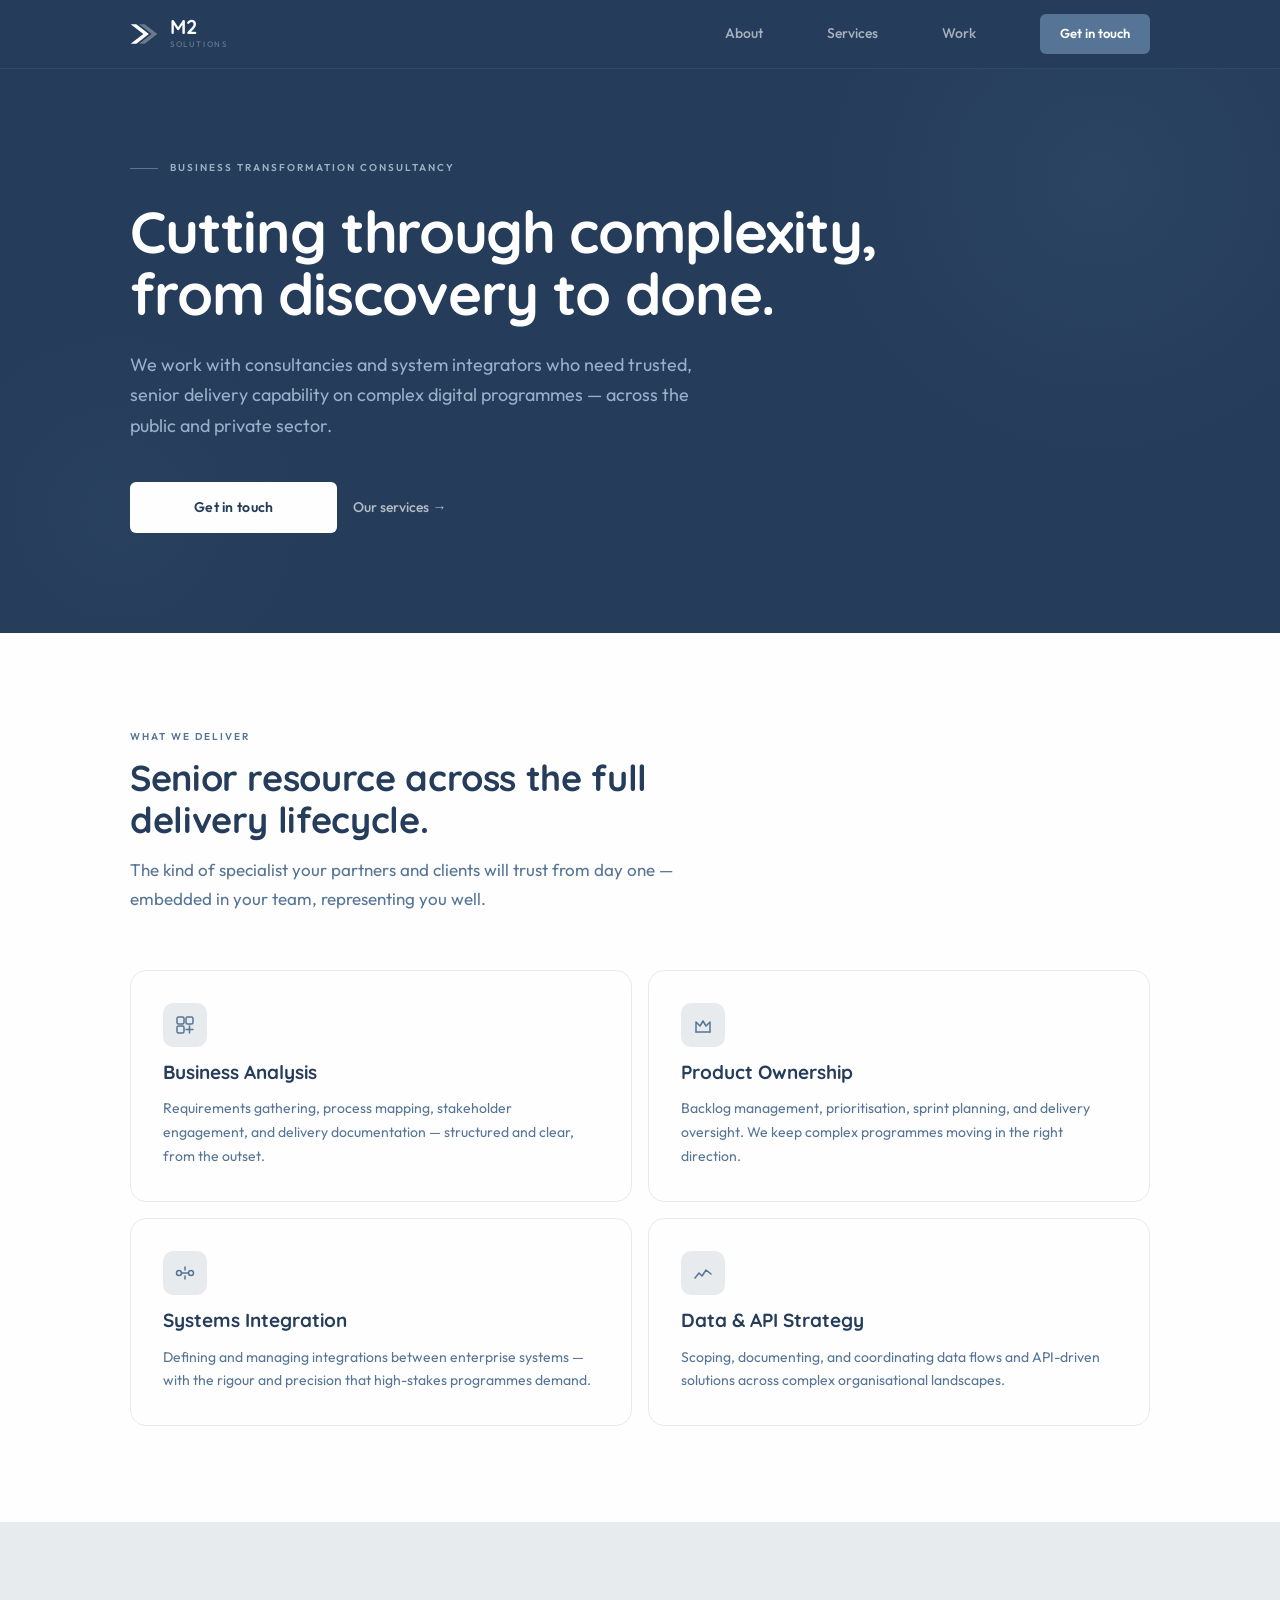
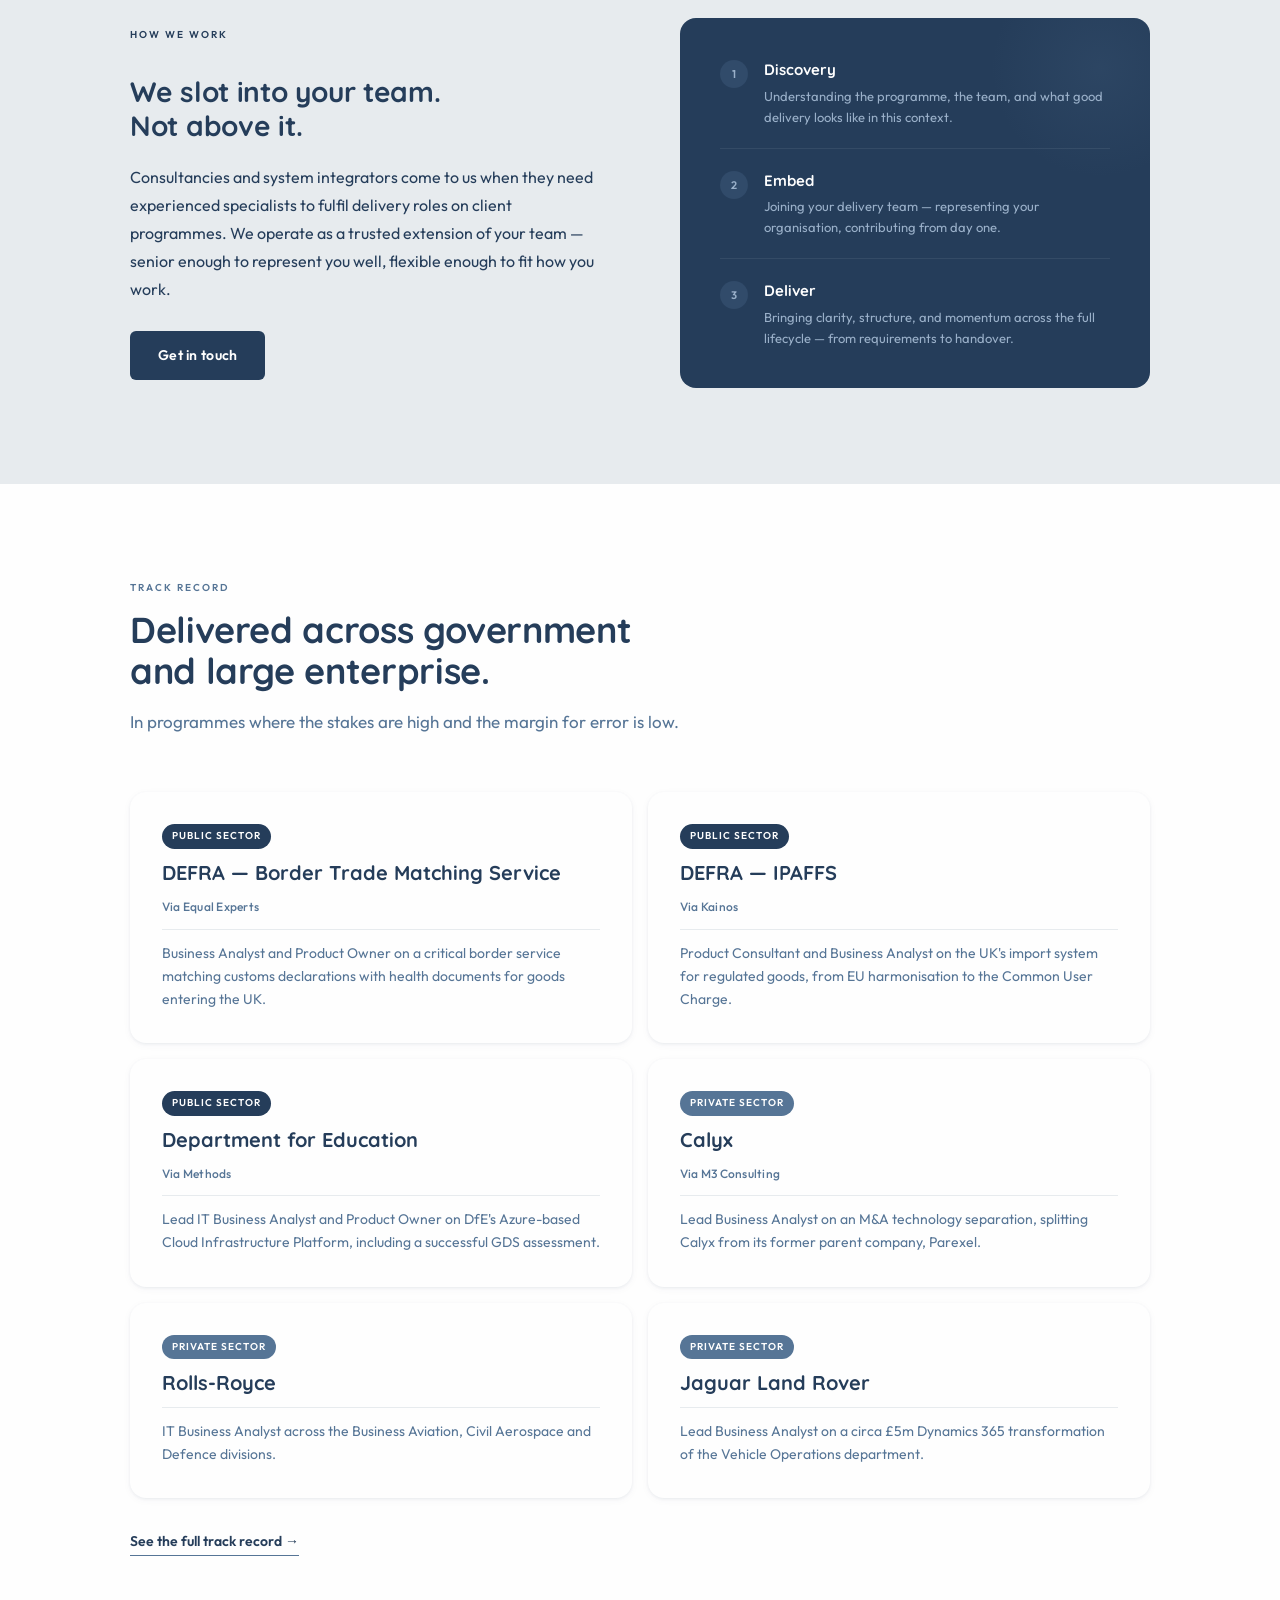
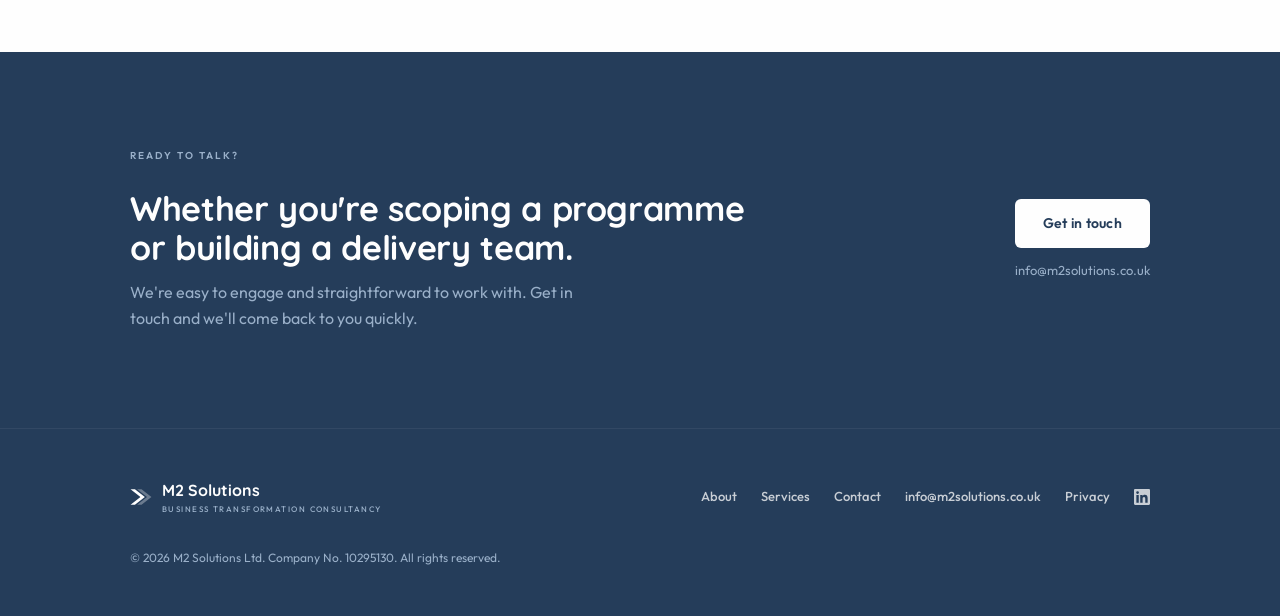
==== commit e29eb237: "Content: partner lines, homepage track record summary, person section - Drop recruitment-agency part" ====
--- a/index.html
+++ b/index.html
@@ -63,6 +63,8 @@
 </head>
 <body>
 
+<a href="#main" class="skip-link">Skip to content</a>
+
 <!-- ── NAV ──────────────────────────────────────────────── -->
 <nav class="nav">
   <div class="container nav-inner">
@@ -82,17 +84,19 @@
       <a href="index.html#track-record" class="nav-link">Work</a>
       <a href="contact.html" class="nav-cta">Get in touch</a>
     </div>
-    <button class="nav-hamburger" aria-label="Open menu" aria-expanded="false">
+    <button class="nav-hamburger" aria-label="Open menu" aria-expanded="false" aria-controls="mobile-menu">
       <span></span><span></span><span></span>
     </button>
   </div>
-  <div class="nav-mobile">
+  <div class="nav-mobile" id="mobile-menu">
     <a href="about.html" class="nav-mobile-link">About</a>
     <a href="index.html#services" class="nav-mobile-link">Services</a>
     <a href="index.html#track-record" class="nav-mobile-link">Work</a>
     <a href="contact.html" class="nav-mobile-cta">Get in touch</a>
   </div>
 </nav>
+
+<main id="main" tabindex="-1">
 
 
 <!-- ── HERO ─────────────────────────────────────────────── -->
@@ -228,15 +232,15 @@
         <h3 class="track-client">DEFRA — Border Trade Matching Service</h3>
         <div class="track-partner">Via Equal Experts</div>
         <div class="track-divider"></div>
-        <div class="track-body">Business Analyst and Product Owner on BTMS — a critical government service matching Customs Declarations with health entry documents for goods entering the UK.</div>
+        <div class="track-body">Business Analyst and Product Owner on a critical border service matching customs declarations with health documents for goods entering the UK.</div>
       </div>
 
       <div class="track-card fade-up fade-up-delay-2">
         <span class="track-sector">Public Sector</span>
         <h3 class="track-client">DEFRA — IPAFFS</h3>
-        <div class="track-partner">Via Kainos / Anson McCade</div>
-        <div class="track-divider"></div>
-        <div class="track-body">Product Consultant and Business Analyst on the Import of Products, Animals, Food and Feed System. Delivered EU harmonisation of plant risk levels, commodity code standard updates, and integration design for the Common User Charge implementation.</div>
+        <div class="track-partner">Via Kainos</div>
+        <div class="track-divider"></div>
+        <div class="track-body">Product Consultant and Business Analyst on the UK's import system for regulated goods, from EU harmonisation to the Common User Charge.</div>
       </div>
 
       <div class="track-card fade-up fade-up-delay-1">
@@ -244,7 +248,7 @@
         <h3 class="track-client">Department for Education</h3>
         <div class="track-partner">Via Methods</div>
         <div class="track-divider"></div>
-        <div class="track-body">Lead IT Business Analyst and Product Owner on the Cloud Infrastructure Platform programme. Led the API Management Service through a GDS assessment and defined Azure-hosted integration architecture connecting Zendesk, ServiceNow, and Dynamics 365.</div>
+        <div class="track-body">Lead IT Business Analyst and Product Owner on DfE's Azure-based Cloud Infrastructure Platform, including a successful GDS assessment.</div>
       </div>
 
       <div class="track-card fade-up fade-up-delay-2">
@@ -252,26 +256,25 @@
         <h3 class="track-client">Calyx</h3>
         <div class="track-partner">Via M3 Consulting</div>
         <div class="track-divider"></div>
-        <div class="track-body">Lead Business Analyst on an M&A technology separation programme — legally and financially separating Calyx from its former parent company, Parexel. Involved Azure resource analysis, Microsoft Enterprise Agreement migration, and coordination of globally distributed development teams.</div>
+        <div class="track-body">Lead Business Analyst on an M&A technology separation, splitting Calyx from its former parent company, Parexel.</div>
       </div>
 
       <div class="track-card fade-up fade-up-delay-1">
         <span class="track-sector track-sector-private">Private Sector</span>
         <h3 class="track-client">Rolls-Royce</h3>
-        <div class="track-partner">Via Emperic</div>
-        <div class="track-divider"></div>
-        <div class="track-body">IT Business Analyst across Business Aviation, Civil Aerospace, and Defence divisions. Delivered requirements for a Technical Publications replacement, led a Maximo migration to IBM Cloud SaaS, and digitised the MRO process end-to-end.</div>
+        <div class="track-divider"></div>
+        <div class="track-body">IT Business Analyst across the Business Aviation, Civil Aerospace and Defence divisions.</div>
       </div>
 
       <div class="track-card fade-up fade-up-delay-2">
         <span class="track-sector track-sector-private">Private Sector</span>
         <h3 class="track-client">Jaguar Land Rover</h3>
-        <div class="track-partner">Via Montash</div>
-        <div class="track-divider"></div>
-        <div class="track-body">Lead Business Analyst on a circa £5m Vehicle Operations transformation — implementing Microsoft Dynamics 365 for Operations and CRM to replace manual, paper-based processes. Contributed to the business case that secured programme funding.</div>
-      </div>
-
-    </div>
+        <div class="track-divider"></div>
+        <div class="track-body">Lead Business Analyst on a circa £5m Dynamics 365 transformation of the Vehicle Operations department.</div>
+      </div>
+
+    </div>
+    <a href="about.html#track-record" class="track-more fade-up">See the full track record →</a>
   </div>
 </section>
 
@@ -292,6 +295,8 @@
     </div>
   </div>
 </section>
+
+</main>
 
 
 <!-- ── FOOTER ─────────────────────────────────────────────── -->
--- a/style.css
+++ b/style.css
@@ -72,6 +72,7 @@
   --max-w: 1100px;
   --gutter: 40px;
   --section-pad: 96px;
+  --nav-h: 68px;
 }
 
 /* ── RESET ───────────────────────────────────────────────── */
@@ -95,6 +96,27 @@
   margin: 0 auto;
   padding: 0 var(--gutter);
 }
+
+/* ── SKIP LINK ───────────────────────────────────────────── */
+.skip-link {
+  position: absolute;
+  top: var(--space-3);
+  left: var(--space-3);
+  z-index: 200;
+  background: var(--white);
+  color: var(--navy);
+  font-size: 14px;
+  font-weight: 600;
+  padding: var(--space-3) var(--space-5);
+  border-radius: var(--radius-sm);
+  box-shadow: var(--shadow-md);
+  transform: translateY(-200%);
+}
+.skip-link:focus { transform: none; }
+
+/* Keep anchor targets clear of the fixed nav */
+[id] { scroll-margin-top: var(--nav-h); }
+main:focus { outline: none; }
 
 /* ── NAVIGATION ──────────────────────────────────────────── */
 .nav {
@@ -108,7 +130,7 @@
   display: flex;
   align-items: center;
   justify-content: space-between;
-  height: 68px;
+  height: var(--nav-h);
 }
 .nav-logo {
   display: flex;
@@ -569,6 +591,18 @@
   line-height: 1.65;
 }
 
+.track-more {
+  display: inline-block;
+  margin-top: var(--space-6);
+  font-size: 14px;
+  font-weight: 600;
+  color: var(--navy);
+  border-bottom: 1.5px solid var(--steel);
+  padding-bottom: 2px;
+  transition: border-color 0.15s;
+}
+.track-more:hover { border-color: var(--navy); }
+
 /* ── CTA SECTION ─────────────────────────────────────────── */
 .cta-inner {
   display: flex;
@@ -705,6 +739,36 @@
   line-height: 1.3;
 }
 
+.person {
+  display: flex;
+  flex-direction: column;
+  gap: var(--space-4);
+}
+.person-name {
+  font-family: var(--font-display);
+  font-size: 22px;
+  font-weight: 700;
+  color: var(--navy);
+  line-height: 1.2;
+}
+.person-role {
+  font-size: 12px;
+  font-weight: 600;
+  letter-spacing: 0.14em;
+  text-transform: uppercase;
+  color: var(--navy);
+  margin-top: calc(-1 * var(--space-3));
+}
+.person-link {
+  align-self: flex-start;
+  font-size: 14px;
+  font-weight: 600;
+  color: var(--navy);
+  border-bottom: 1.5px solid var(--steel);
+  padding-bottom: 2px;
+}
+.person-link:hover { border-color: var(--navy); }
+
 .delivered-list {
   display: flex;
   flex-direction: column;
@@ -869,7 +933,7 @@
 
 /* ── THANK YOU PAGE ──────────────────────────────────────── */
 .thankyou-inner {
-  min-height: calc(100vh - 68px);
+  min-height: calc(100vh - var(--nav-h));
   display: flex;
   align-items: center;
   justify-content: center;
